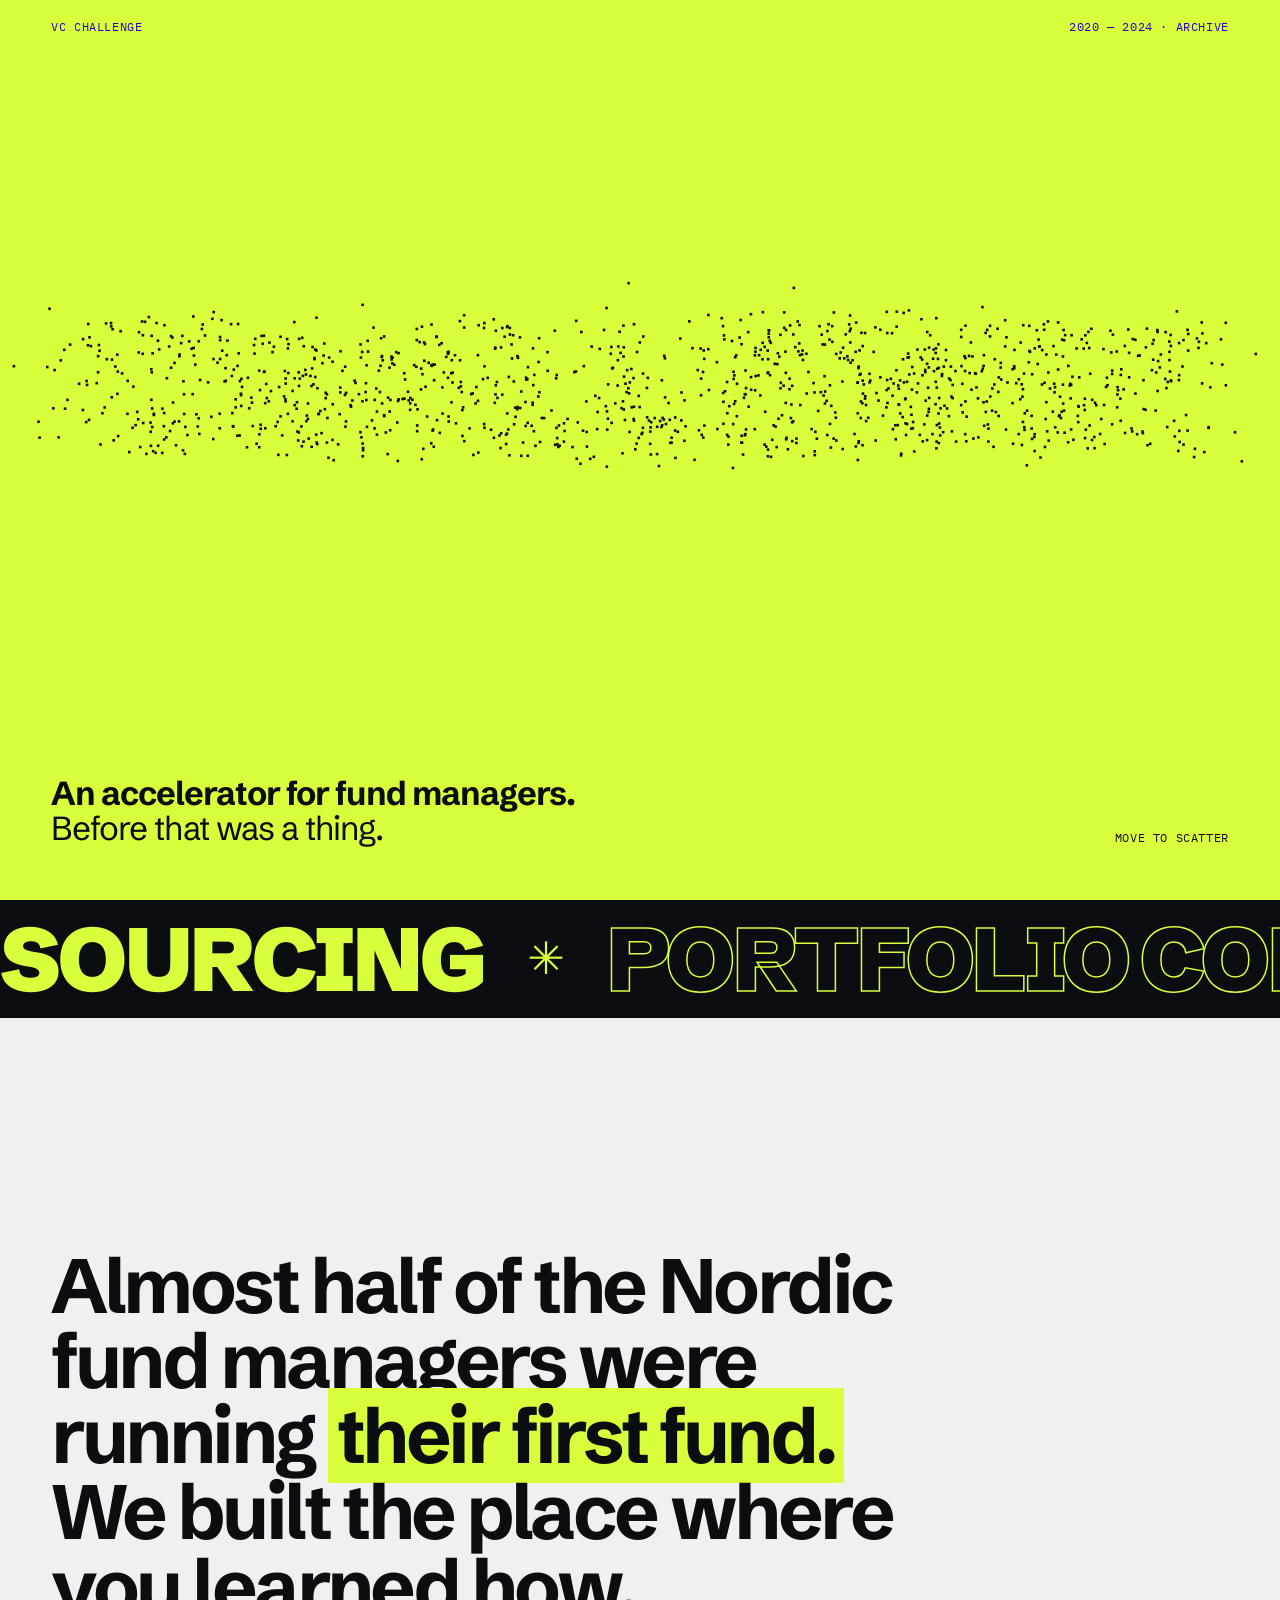
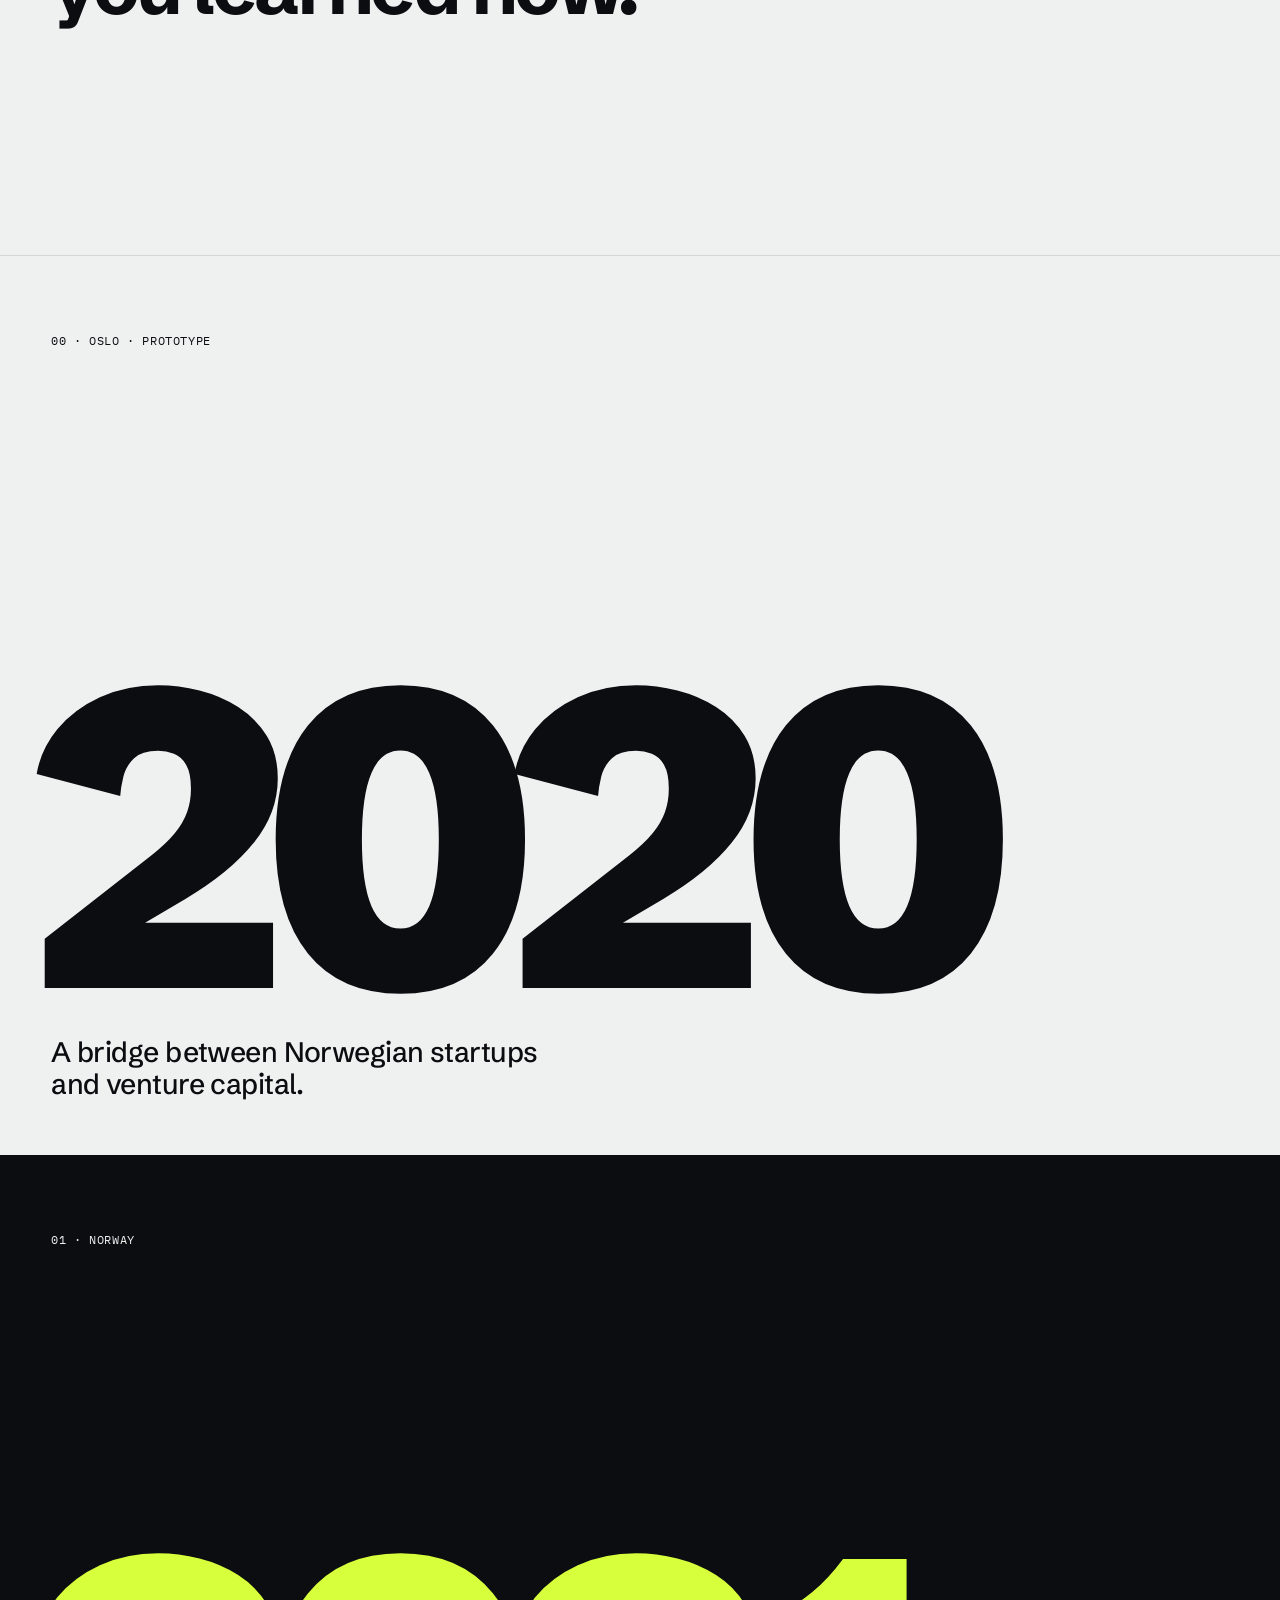
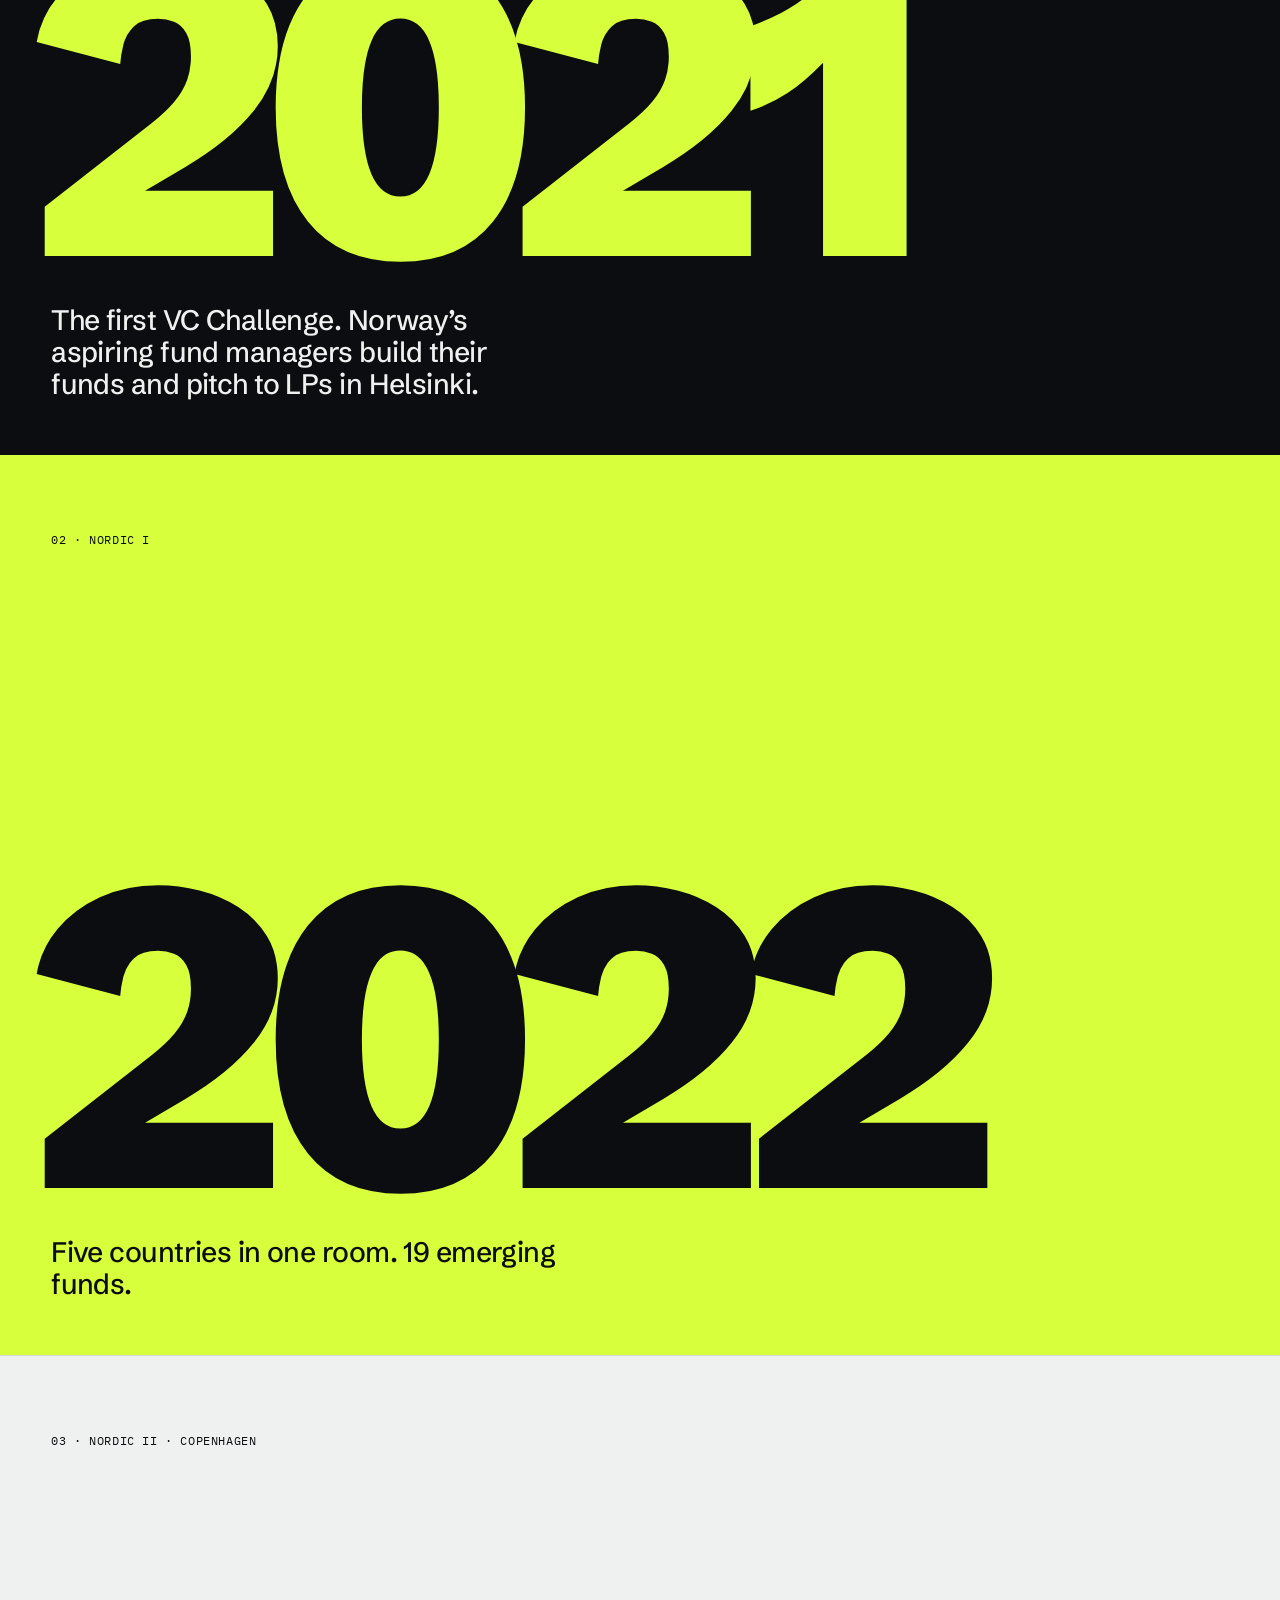
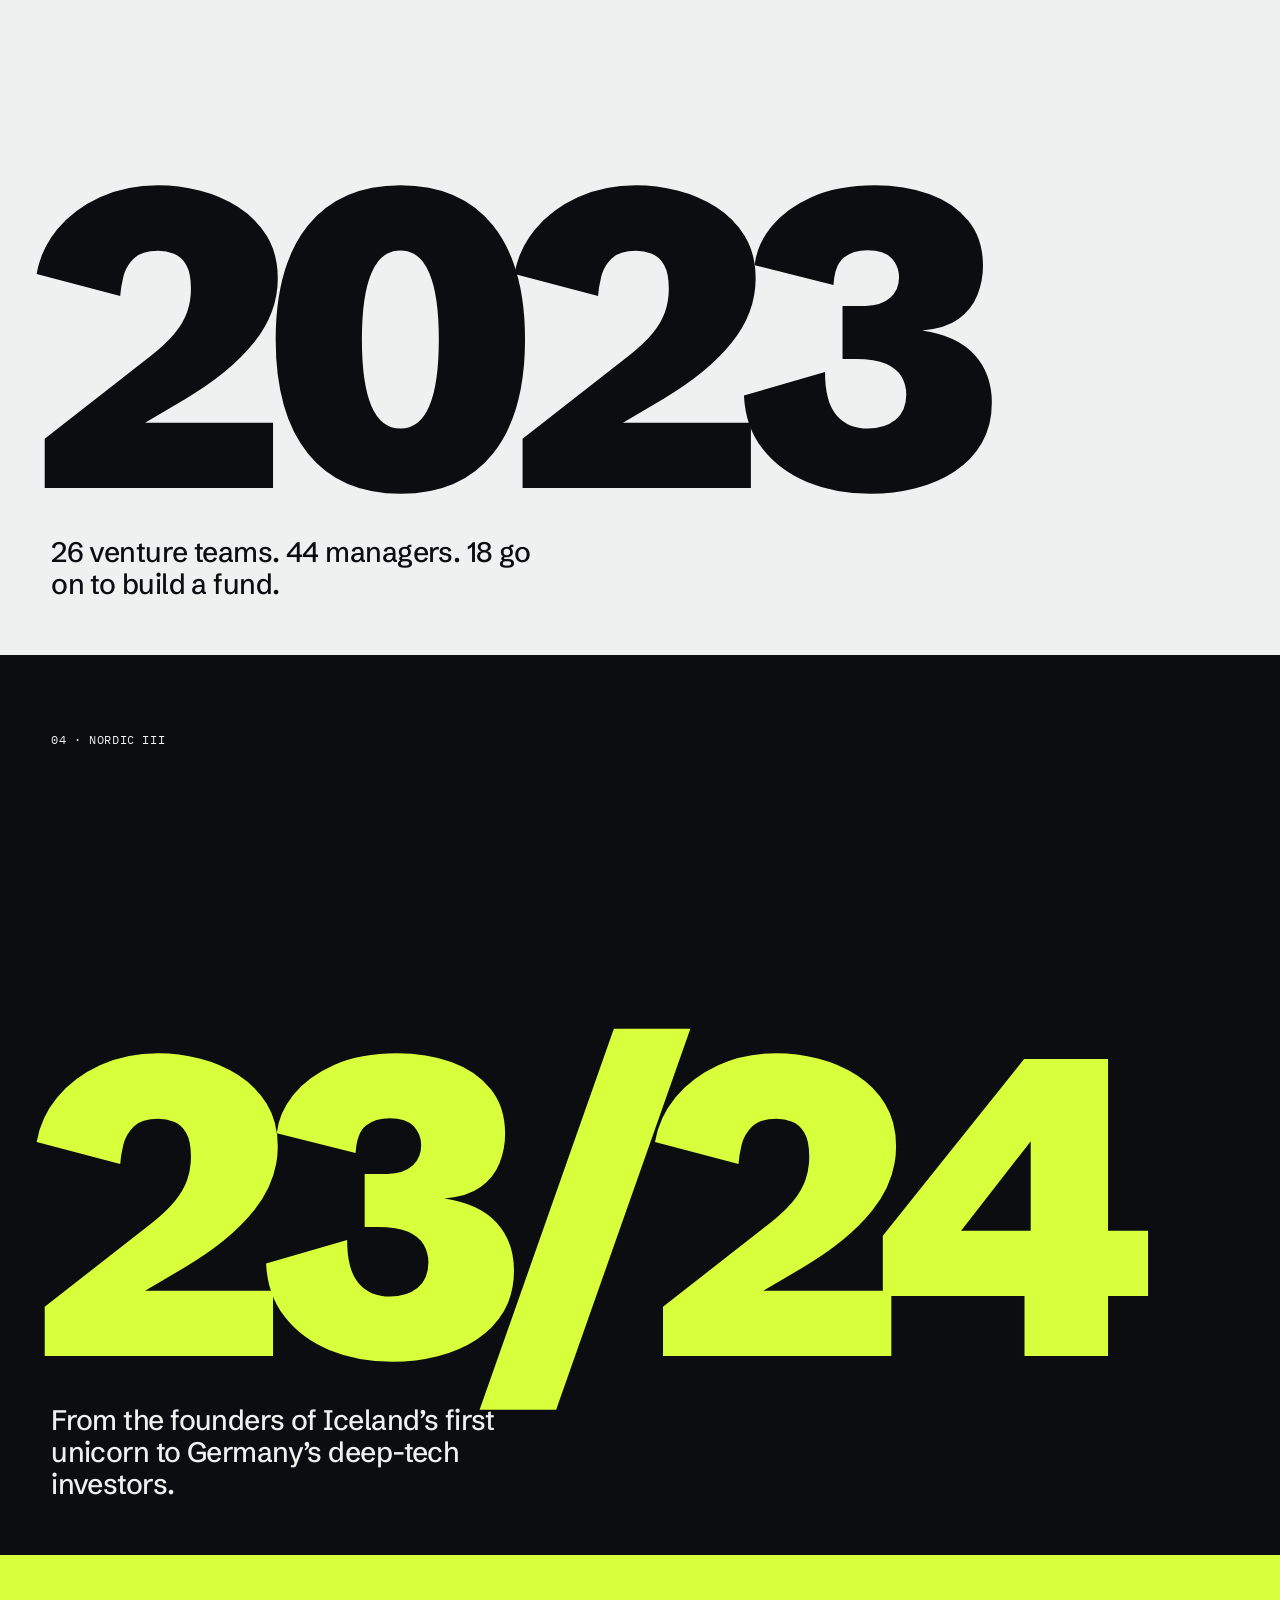
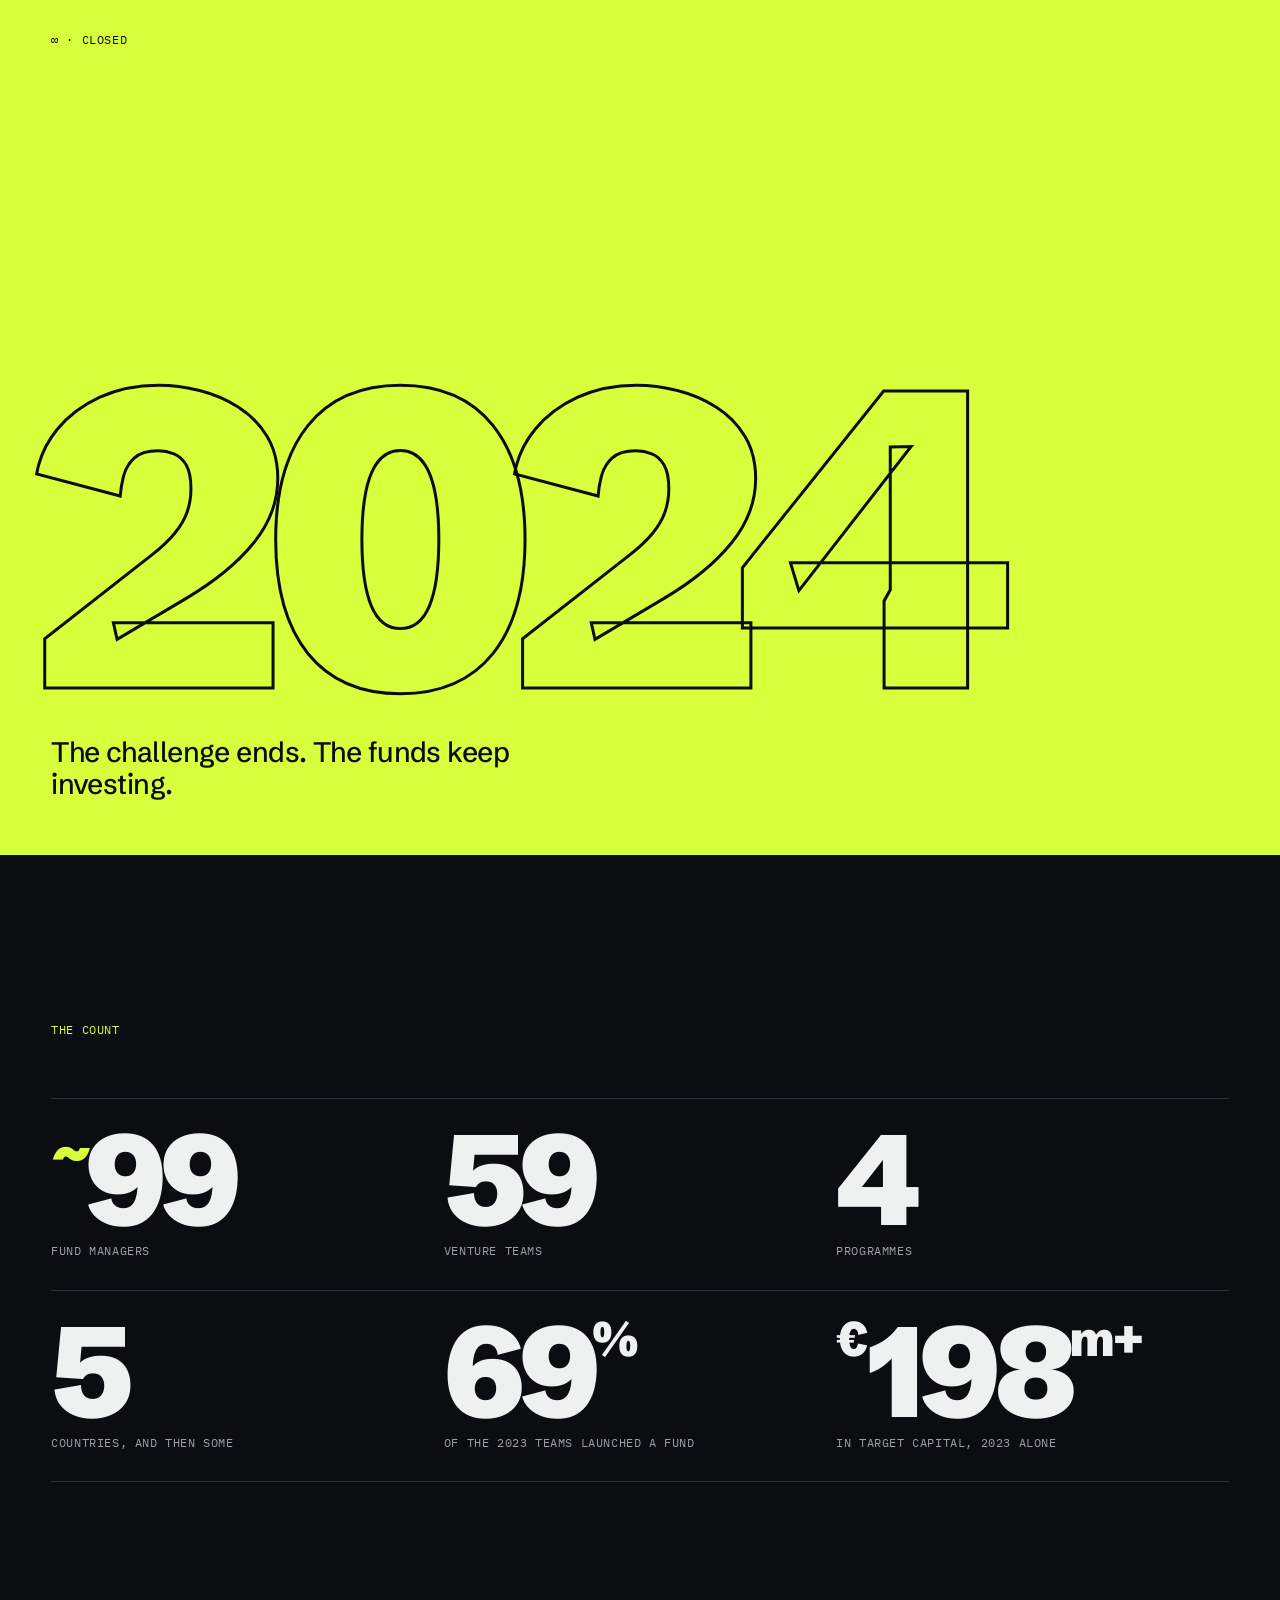
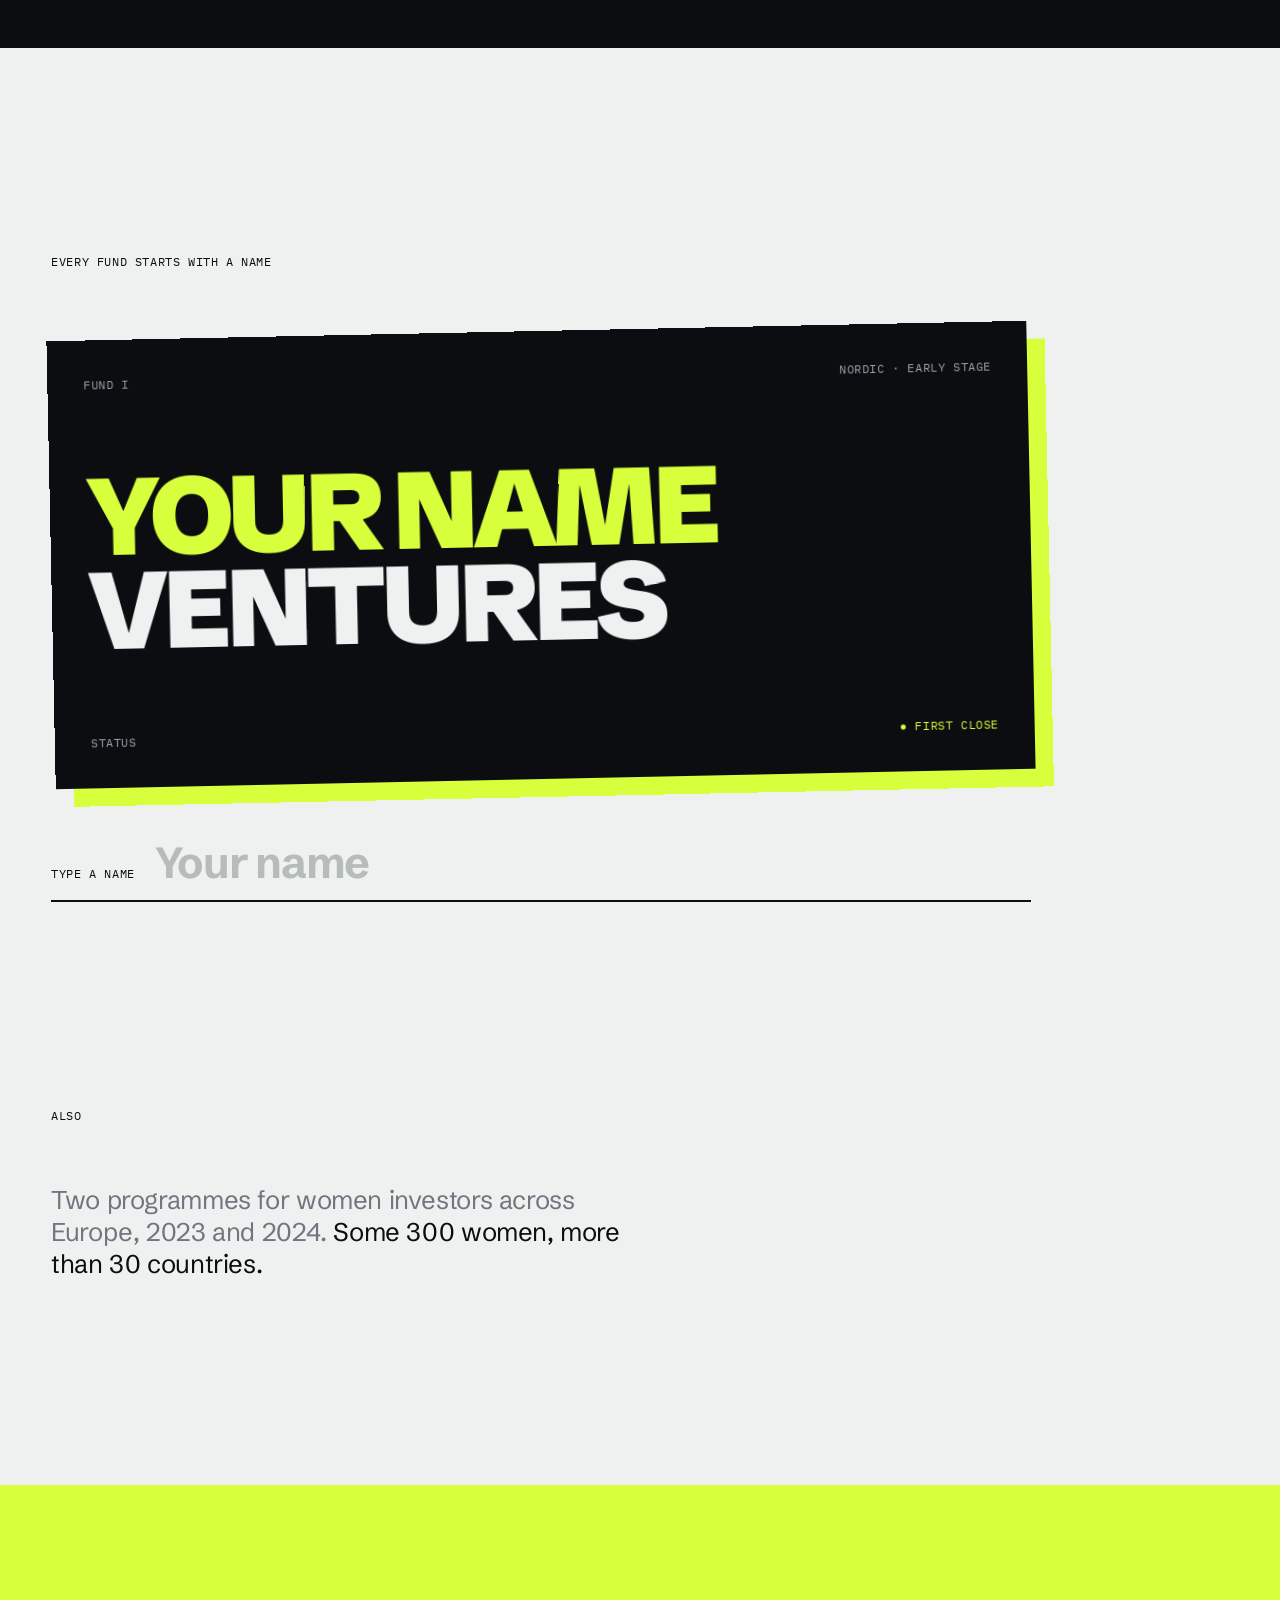
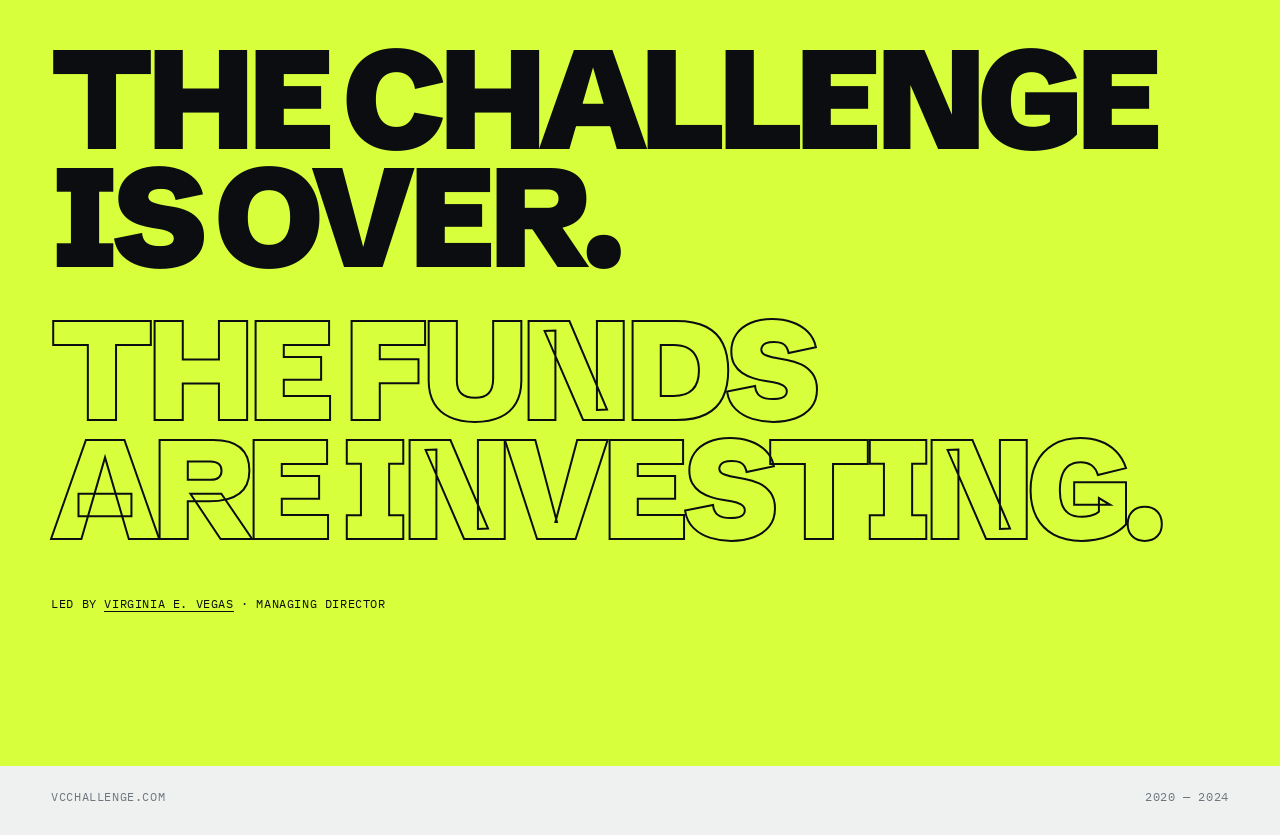
==== v2/index.html @ baf4f896 "Version B (bolder) at /v2 for comparison Co-Authored-By: Claude Opus 5.5 <noreply@anthropic.com> Cla" ====
<!doctype html>
<html lang="en">
<head>
  <meta charset="utf-8">
  <meta name="viewport" content="width=device-width, initial-scale=1">
  <title>VC Challenge — 2020–2024</title>
  <meta name="description" content="An accelerator for fund managers, born in the Nordics. 2020–2024.">
  <meta name="robots" content="noindex">
  <meta name="theme-color" content="#d7ff3c">
  <link rel="icon" href="../favicon.svg" type="image/svg+xml">
  <link rel="preconnect" href="https://fonts.googleapis.com">
  <link rel="preconnect" href="https://fonts.gstatic.com" crossorigin>
  <link href="https://fonts.googleapis.com/css2?family=IBM+Plex+Mono:wght@400;500&family=Schibsted+Grotesk:wght@400;500;700;900&display=swap" rel="stylesheet">
  <link rel="stylesheet" href="styles.css?v=1">
  <script>document.documentElement.classList.add('js')</script>
</head>
<body>

  <header class="bar mono">
    <span>VC Challenge</span>
    <span>2020 — 2024 · Archive</span>
  </header>

  <!-- HERO: 100s of particles, one idea at a time -->
  <section class="hero" aria-label="VC Challenge">
    <canvas id="swarm" aria-hidden="true"></canvas>
    <h1 class="sr">VC Challenge</h1>
    <p class="hero__lead">An accelerator for fund managers.<br><span>Before that was a thing.</span></p>
    <p class="hero__hint mono">Move to scatter</p>
  </section>

  <!-- RUNNER -->
  <div class="runner" aria-hidden="true">
    <div class="runner__track" id="runner">
      <span>Sourcing</span><i>✳</i><span>Portfolio construction</span><i>✳</i><span>Fundraising</span><i>✳</i><span>Fund operations</span><i>✳</i><span>First close</span><i>✳</i><span>Sourcing</span><i>✳</i><span>Portfolio construction</span><i>✳</i><span>Fundraising</span><i>✳</i>
    </div>
  </div>

  <!-- STATEMENT -->
  <section class="say wrap">
    <p class="say__text reveal">Almost half of the Nordic fund managers were running <mark>their first fund.</mark> We built the place where you learned how.</p>
  </section>

  <!-- STACK: one cohort per screen -->
  <section class="stack" aria-label="The programmes">
    <article class="card card--ice">
      <p class="mono card__k">00 · Oslo · Prototype</p>
      <p class="card__y">2020</p>
      <p class="card__t">A bridge between Norwegian startups and venture capital.</p>
    </article>
    <article class="card card--ink">
      <p class="mono card__k">01 · Norway</p>
      <p class="card__y">2021</p>
      <p class="card__t">The first VC Challenge. Norway’s aspiring fund managers build their funds and pitch to LPs in Helsinki.</p>
    </article>
    <article class="card card--lime">
      <p class="mono card__k">02 · Nordic I</p>
      <p class="card__y">2022</p>
      <p class="card__t">Five countries in one room. 19 emerging funds.</p>
    </article>
    <article class="card card--ice">
      <p class="mono card__k">03 · Nordic II · Copenhagen</p>
      <p class="card__y">2023</p>
      <p class="card__t">26 venture teams. 44 managers. 18 go on to build a fund.</p>
    </article>
    <article class="card card--ink">
      <p class="mono card__k">04 · Nordic III</p>
      <p class="card__y">23/24</p>
      <p class="card__t">From the founders of Iceland’s first unicorn to Germany’s deep-tech investors.</p>
    </article>
    <article class="card card--lime card--end">
      <p class="mono card__k">∞ · Closed</p>
      <p class="card__y">2024</p>
      <p class="card__t">The challenge ends. The funds keep investing.</p>
    </article>
  </section>

  <!-- NUMBERS -->
  <section class="nums">
    <div class="wrap">
      <p class="mono label reveal">The count</p>
      <dl class="nums__grid">
        <div class="n reveal"><dt><span class="tilde">~</span><span data-count="100">100</span></dt><dd>fund managers</dd></div>
        <div class="n reveal"><dt><span data-count="60">60</span></dt><dd>venture teams</dd></div>
        <div class="n reveal"><dt><span data-count="4">4</span></dt><dd>programmes</dd></div>
        <div class="n reveal"><dt><span data-count="5">5</span></dt><dd>countries, and then some</dd></div>
        <div class="n reveal"><dt><span data-count="70">70</span><small>%</small></dt><dd>of the 2023 teams launched a fund</dd></div>
        <div class="n reveal"><dt><small>€</small><span data-count="200">200</span><small>m+</small></dt><dd>in target capital, 2023 alone</dd></div>
      </dl>
    </div>
  </section>

  <!-- PLATE: the fund that could be yours -->
  <section class="plate wrap" aria-labelledby="pl">
    <p id="pl" class="mono label reveal">Every fund starts with a name</p>
    <div class="plate__card reveal" id="plate">
      <p class="mono plate__row"><span>Fund I</span><span>Nordic · Early stage</span></p>
      <p class="plate__name"><span id="plateName">Your name</span><br>Ventures</p>
      <p class="mono plate__row"><span>Status</span><span class="blink">● First close</span></p>
    </div>
    <label class="plate__input mono reveal">
      <span>Type a name</span>
      <input id="nameInput" maxlength="22" autocomplete="off" spellcheck="false" placeholder="Your name">
    </label>
  </section>

  <!-- ALSO -->
  <section class="also wrap">
    <p class="mono label reveal">Also</p>
    <p class="also__text reveal">Two programmes for women investors across Europe, 2023 and 2024. <span>Some 300 women, more than 30 countries.</span></p>
  </section>

  <!-- END -->
  <section class="end">
    <div class="wrap">
      <p class="end__big reveal">The challenge<br>is over.</p>
      <p class="end__big end__big--b reveal">The funds<br>are investing.</p>
      <p class="mono end__sig reveal">Led by <a href="https://vevegas.com" target="_blank" rel="noopener">Virginia E. Vegas</a> · Managing Director</p>
    </div>
  </section>

  <footer class="foot wrap mono">
    <span>vcchallenge.com</span>
    <span>2020 — 2024</span>
  </footer>

  <script src="app.js?v=1" defer></script>
</body>
</html>
---- v2/styles.css ----
:root {
  --lime: #d7ff3c;
  --ink: #0b0d10;
  --ice: #eef1f0;
  --mute: #6f767e;
  --pad: clamp(18px, 4vw, 56px);
  --max: 1360px;
  --sans: "Schibsted Grotesk", ui-sans-serif, system-ui, sans-serif;
  --mono: "IBM Plex Mono", ui-monospace, Menlo, monospace;
  --ease: cubic-bezier(.2, .7, .2, 1);
}
*, *::before, *::after { box-sizing: border-box; }
html { -webkit-text-size-adjust: 100%; }
body { margin: 0; background: var(--ice); color: var(--ink); font-family: var(--sans); font-size: 18px; line-height: 1.45; -webkit-font-smoothing: antialiased; overflow-x: hidden; }
h1, p, dl, dd { margin: 0; }
a { color: inherit; }
::selection { background: var(--ink); color: var(--lime); }
:focus-visible { outline: 3px solid var(--ink); outline-offset: 4px; }
.wrap { max-width: calc(var(--max) + var(--pad) * 2); margin-inline: auto; padding-inline: var(--pad); }
.mono { font-family: var(--mono); font-size: 12px; letter-spacing: .05em; text-transform: uppercase; }
.sr { position: absolute; width: 1px; height: 1px; overflow: hidden; clip: rect(0 0 0 0); }
.label { margin-bottom: clamp(30px, 5vw, 60px); }

/* bar */
.bar { position: fixed; z-index: 30; inset: 0 0 auto; display: flex; justify-content: space-between; padding: 18px var(--pad); mix-blend-mode: difference; color: #fff; pointer-events: none; }

/* hero */
.hero { position: relative; height: 100svh; min-height: 600px; background: var(--lime); overflow: hidden; cursor: crosshair; }
#swarm { position: absolute; inset: 0; width: 100%; height: 100%; }
.hero__lead { position: absolute; left: var(--pad); bottom: clamp(26px, 6vh, 64px); font-size: clamp(22px, 2.6vw, 38px); line-height: 1.05; letter-spacing: -0.03em; font-weight: 700; pointer-events: none; }
.hero__lead span { font-weight: 400; }
.hero__hint { position: absolute; right: var(--pad); bottom: clamp(26px, 6vh, 64px); pointer-events: none; }

/* runner */
.runner { background: var(--ink); color: var(--lime); overflow: hidden; padding: 14px 0; }
.runner__track { display: flex; align-items: center; gap: .5em; width: max-content; font-size: clamp(42px, 7vw, 110px); font-weight: 900; letter-spacing: -0.04em; line-height: 1; text-transform: uppercase; will-change: transform; }
.runner__track span:nth-of-type(even) { color: transparent; -webkit-text-stroke: 1.5px var(--lime); }
.runner__track i { font-style: normal; font-size: .5em; }

/* say */
.say { padding-block: clamp(120px, 18vw, 240px); }
.say__text { font-size: clamp(34px, 6vw, 92px); line-height: .98; letter-spacing: -0.045em; font-weight: 700; max-width: 18ch; }
.say__text mark { background: var(--lime); color: var(--ink); padding: 0 .12em; box-decoration-break: clone; -webkit-box-decoration-break: clone; }

/* stack */
.stack { position: relative; }
.card { position: sticky; top: 0; height: 100svh; display: flex; flex-direction: column; justify-content: flex-end; padding: 90px var(--pad) clamp(30px, 6vh, 70px); overflow: hidden; }
.card--ice { background: var(--ice); color: var(--ink); border-top: 1px solid #d4d9d8; }
.card--ink { background: var(--ink); color: var(--ice); }
.card--lime { background: var(--lime); color: var(--ink); }
.card__k { position: absolute; top: 76px; left: var(--pad); }
.card__y { font-size: clamp(130px, 33vw, 560px); font-weight: 900; letter-spacing: -0.07em; line-height: .76; margin-left: -0.05em; }
.card__t { margin-top: clamp(20px, 3vw, 40px); max-width: 30ch; font-size: clamp(20px, 2.2vw, 32px); line-height: 1.15; letter-spacing: -0.02em; font-weight: 500; }
.card--ink .card__y { color: var(--lime); }
.card--end .card__y { -webkit-text-stroke: 3px var(--ink); color: transparent; }

/* numbers */
.nums { background: var(--ink); color: var(--ice); padding-block: clamp(100px, 13vw, 180px); position: relative; z-index: 2; }
.nums .label { color: var(--lime); }
.nums__grid { display: grid; grid-template-columns: repeat(auto-fit, minmax(300px, 1fr)); border-top: 1px solid #2a2f35; }
.n { border-bottom: 1px solid #2a2f35; padding: 28px 0 30px; display: flex; flex-direction: column; gap: 10px; transition: background .4s, color .4s, padding .4s var(--ease); }
.n:hover { background: var(--lime); color: var(--ink); padding-left: 18px; }
.n dt { font-size: clamp(90px, 10vw, 170px); font-weight: 900; letter-spacing: -0.06em; line-height: .82; }
.n dt small { font-size: .38em; letter-spacing: -0.02em; vertical-align: top; }
.n .tilde { font-size: .5em; vertical-align: top; color: var(--lime); }
.n:hover .tilde { color: var(--ink); }
.n dd { font-family: var(--mono); font-size: 12px; letter-spacing: .05em; text-transform: uppercase; color: #9aa1a8; }
.n:hover dd { color: var(--ink); }

/* plate */
.plate { padding-block: clamp(120px, 16vw, 220px) 0; }
.plate__card { background: var(--ink); color: var(--ice); padding: clamp(22px, 3vw, 36px); max-width: 980px; display: grid; gap: clamp(36px, 6vw, 80px); box-shadow: 18px 18px 0 var(--lime); transform: rotate(-1.2deg); transition: transform .6s var(--ease); }
.plate__card:hover { transform: rotate(0); }
.plate__row { display: flex; justify-content: space-between; gap: 20px; color: #9aa1a8; }
.plate__name { font-size: clamp(48px, 8.5vw, 132px); font-weight: 900; letter-spacing: -0.055em; line-height: .86; text-transform: uppercase; word-break: break-word; }
.plate__name span { color: var(--lime); }
.blink { color: var(--lime); animation: blink 1.6s steps(1) infinite; }
@keyframes blink { 50% { opacity: .2; } }
.plate__input { display: flex; align-items: baseline; gap: 18px; margin-top: 56px; max-width: 980px; border-bottom: 2px solid var(--ink); padding-bottom: 10px; }
.plate__input input { flex: 1; min-width: 0; border: 0; background: transparent; font: 700 clamp(26px, 3.4vw, 46px)/1 var(--sans); letter-spacing: -0.03em; color: var(--ink); outline: none; text-transform: none; }
.plate__input input::placeholder { color: #b6bcbb; }

/* also */
.also { padding-block: clamp(120px, 16vw, 220px) 0; }
.also__text { font-size: clamp(20px, 2vw, 28px); line-height: 1.25; letter-spacing: -0.015em; max-width: 38ch; color: var(--mute); }
.also__text span { color: var(--ink); }

/* end */
.end { margin-top: clamp(120px, 16vw, 220px); background: var(--lime); padding-block: clamp(90px, 12vw, 170px); }
.end__big { font-size: clamp(56px, 11vw, 190px); font-weight: 900; letter-spacing: -0.06em; line-height: .84; text-transform: uppercase; }
.end__big--b { margin-top: .25em; color: transparent; -webkit-text-stroke: 2px var(--ink); }
.end__sig { margin-top: 48px; }
.end__sig a { text-decoration: none; border-bottom: 1px solid var(--ink); }

.foot { display: flex; justify-content: space-between; padding-block: 22px 30px; color: var(--mute); }

/* reveal */
.js .reveal { opacity: 0; transform: translateY(30px); transition: opacity 1s var(--ease), transform 1s var(--ease); }
.js .reveal.is-in { opacity: 1; transform: none; }
.js .plate__card.reveal.is-in { transform: rotate(-1.2deg); }
@media (prefers-reduced-motion: reduce) {
  *, *::before, *::after { animation: none !important; transition: none !important; }
  .js .reveal { opacity: 1; transform: none; }
}
.js .plate__card.reveal.is-in:hover { transform: rotate(0); }
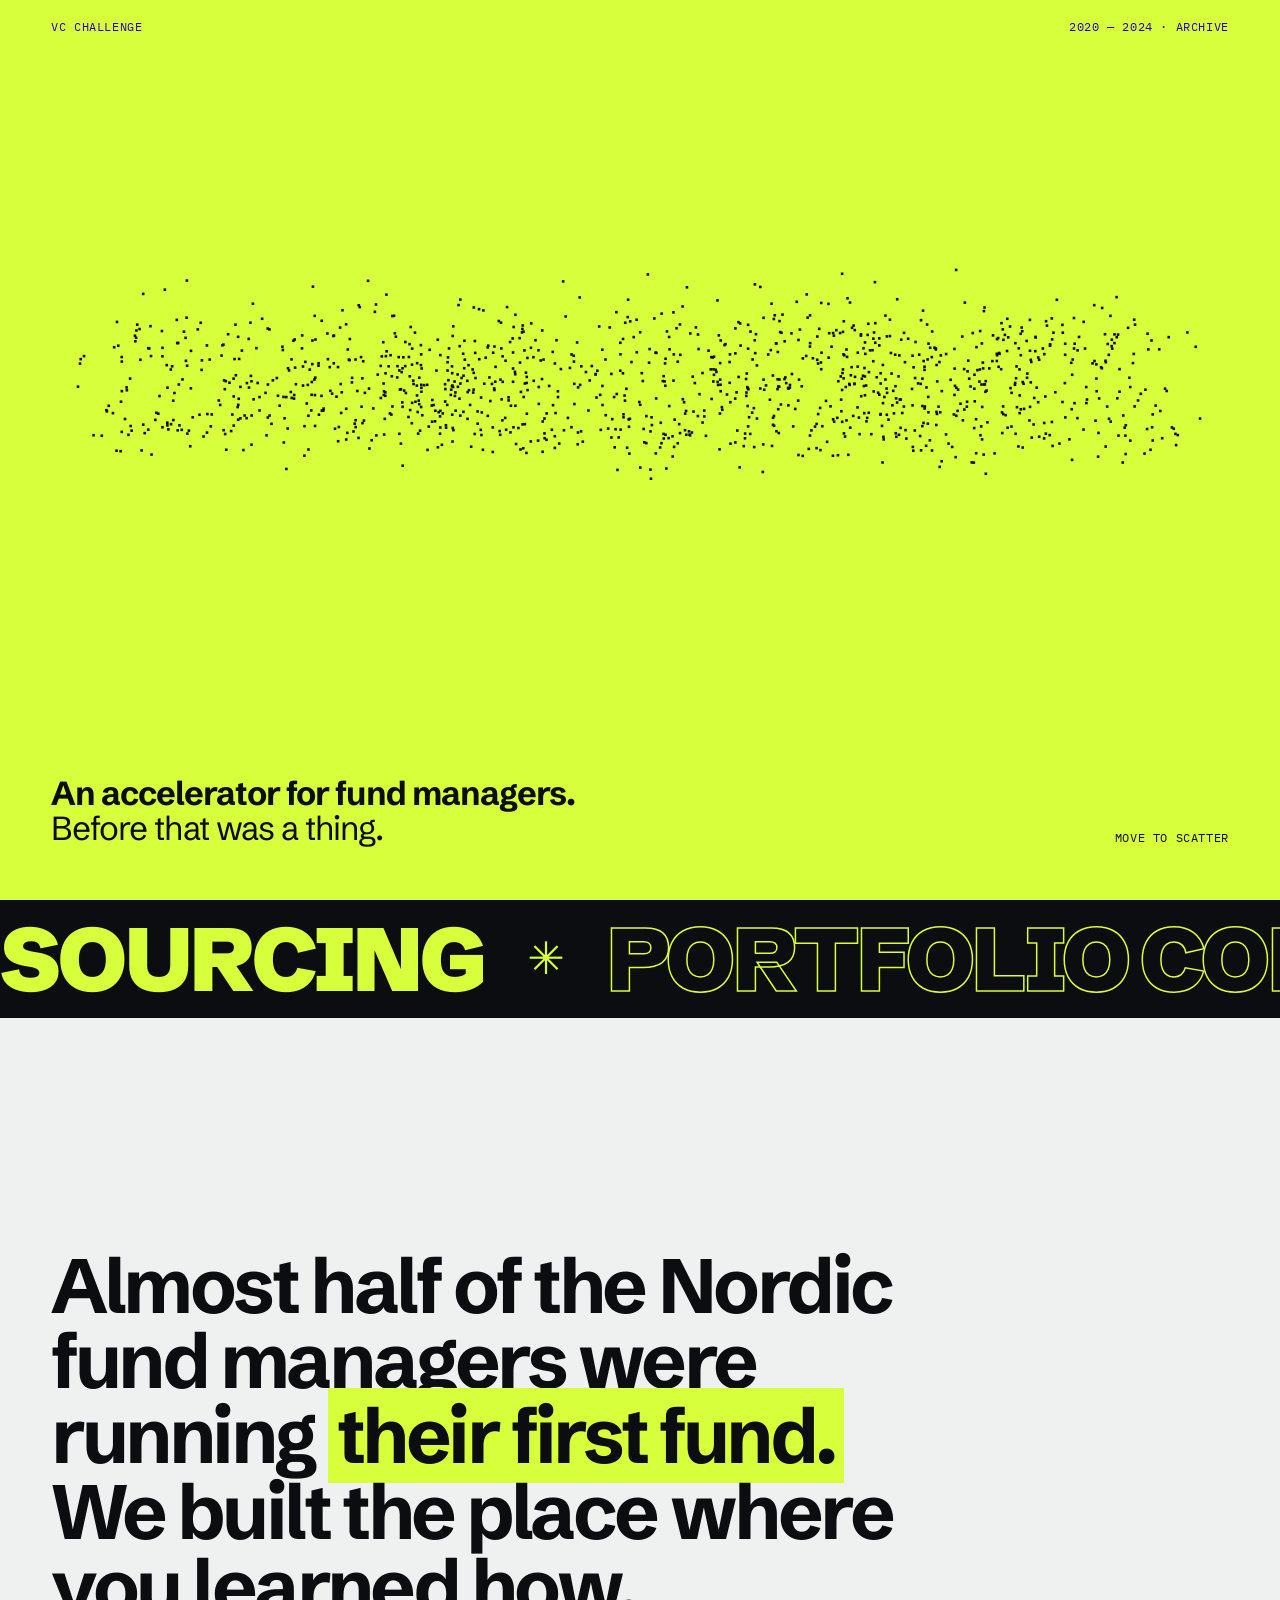
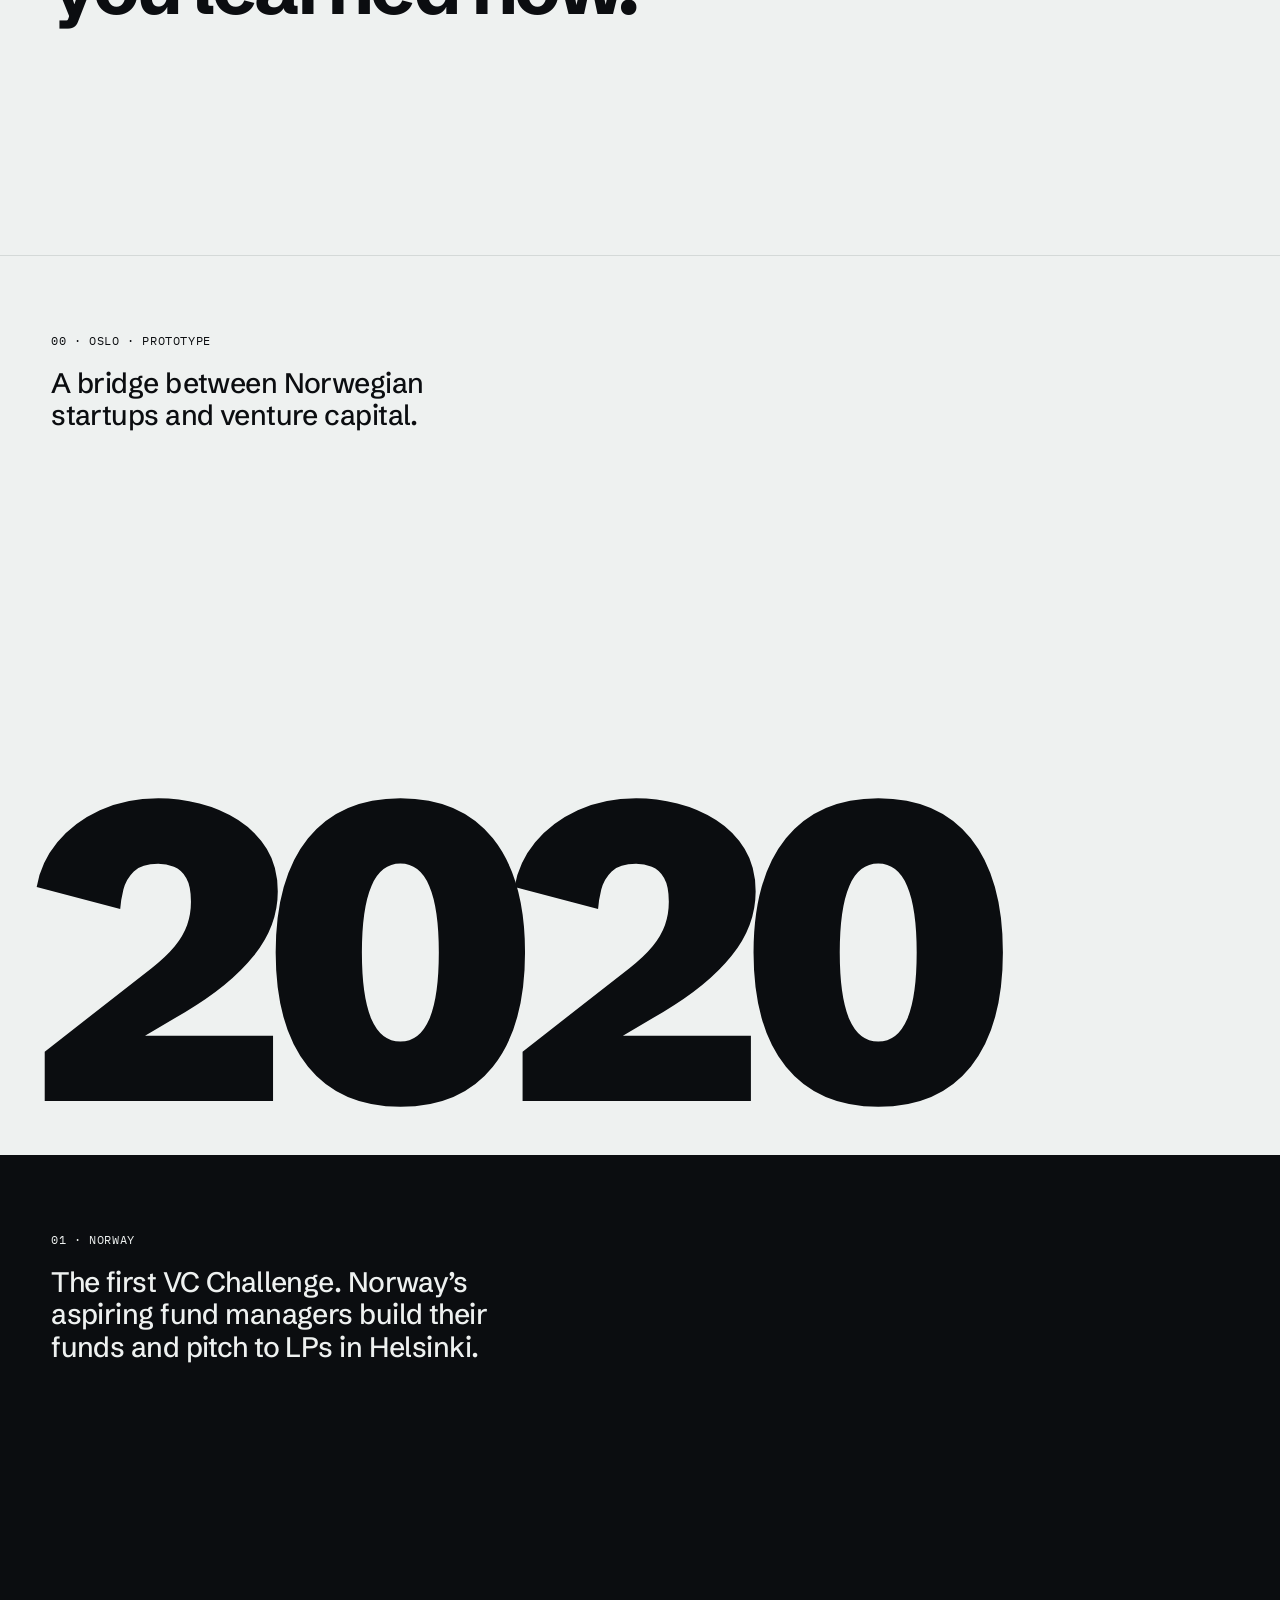
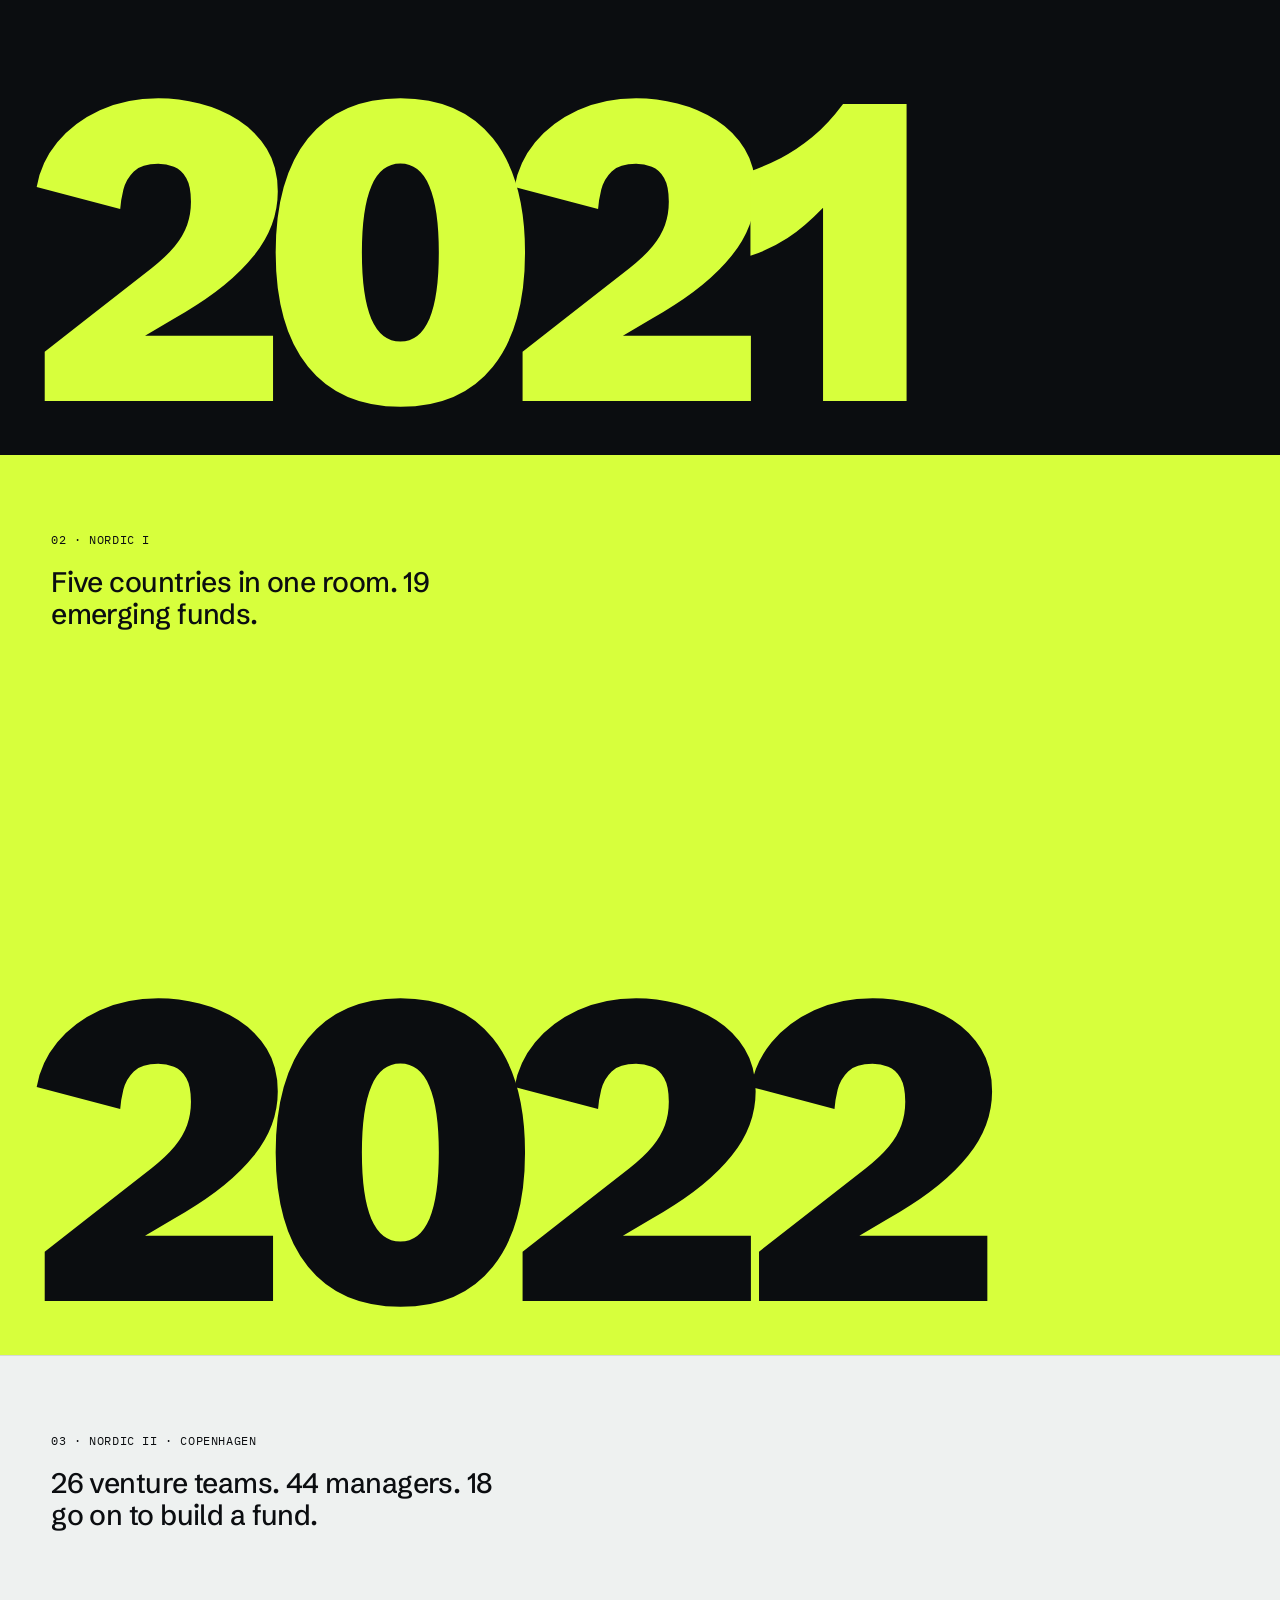
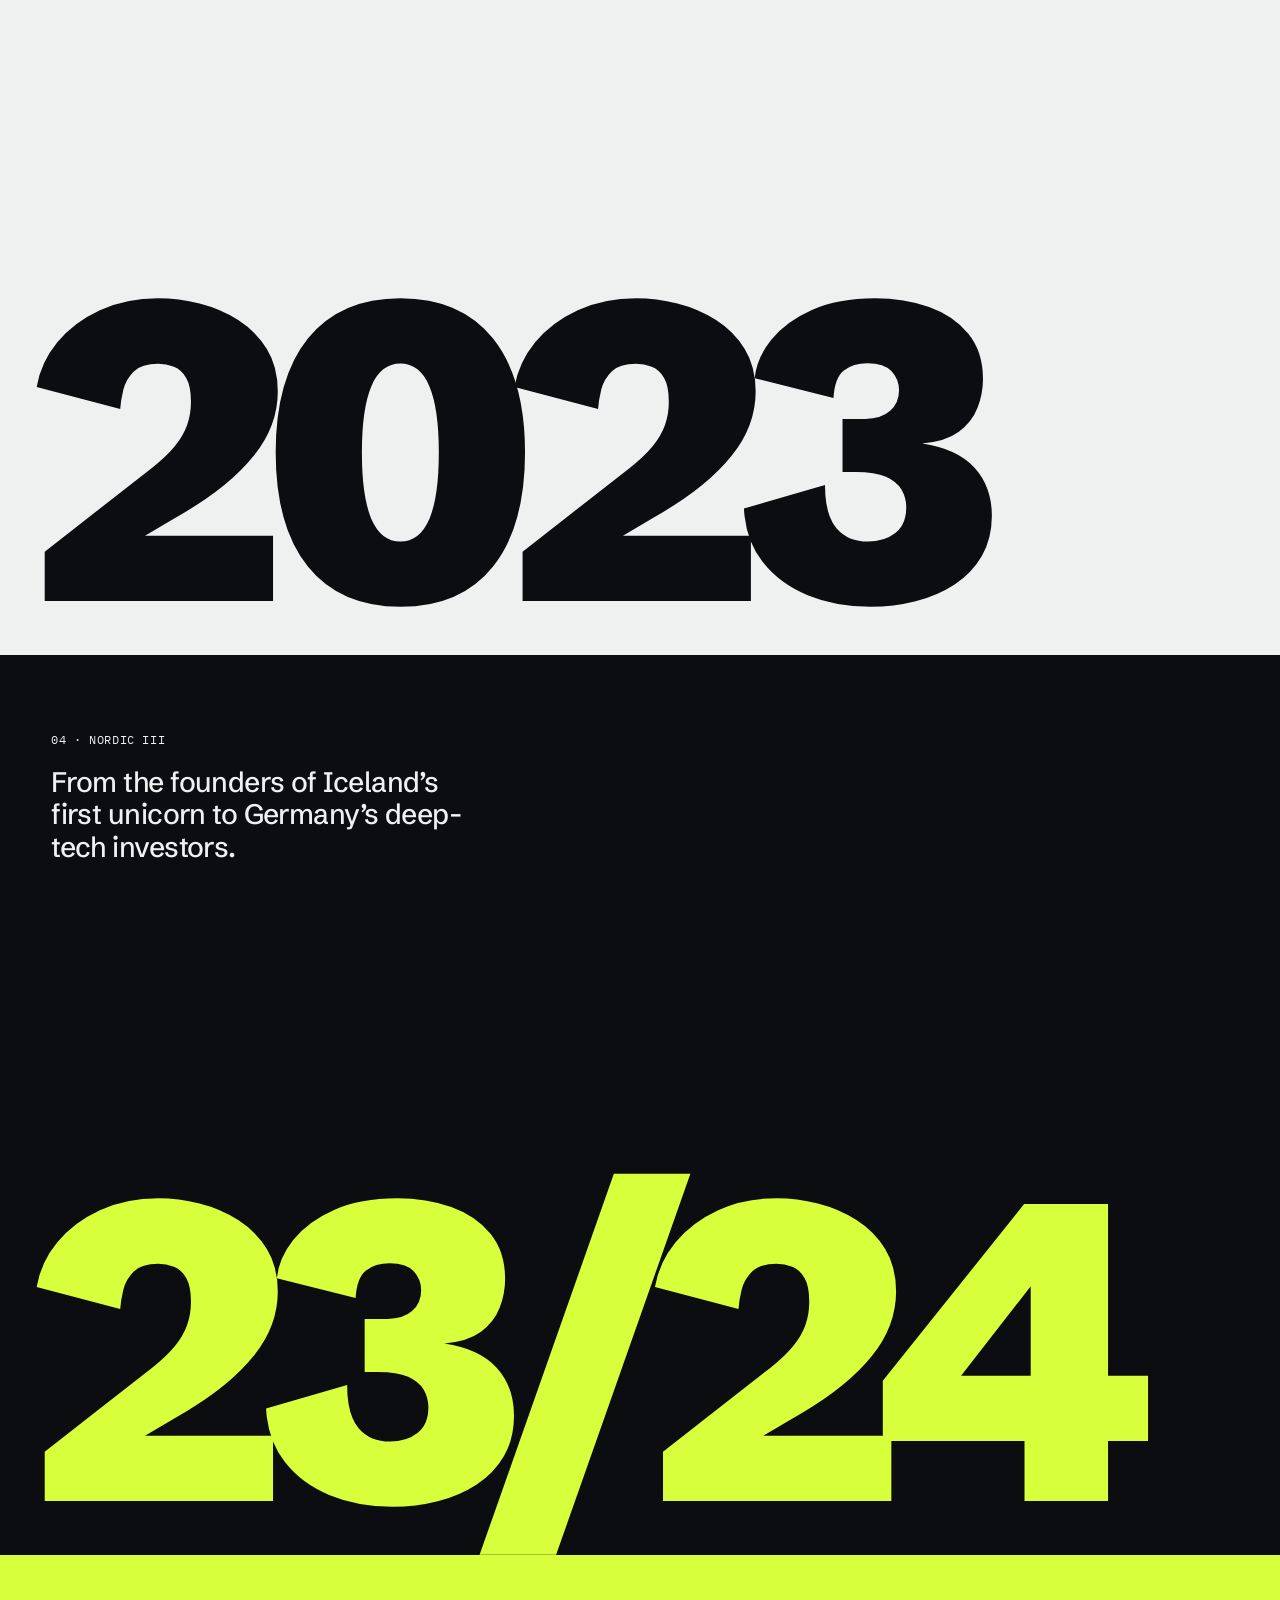
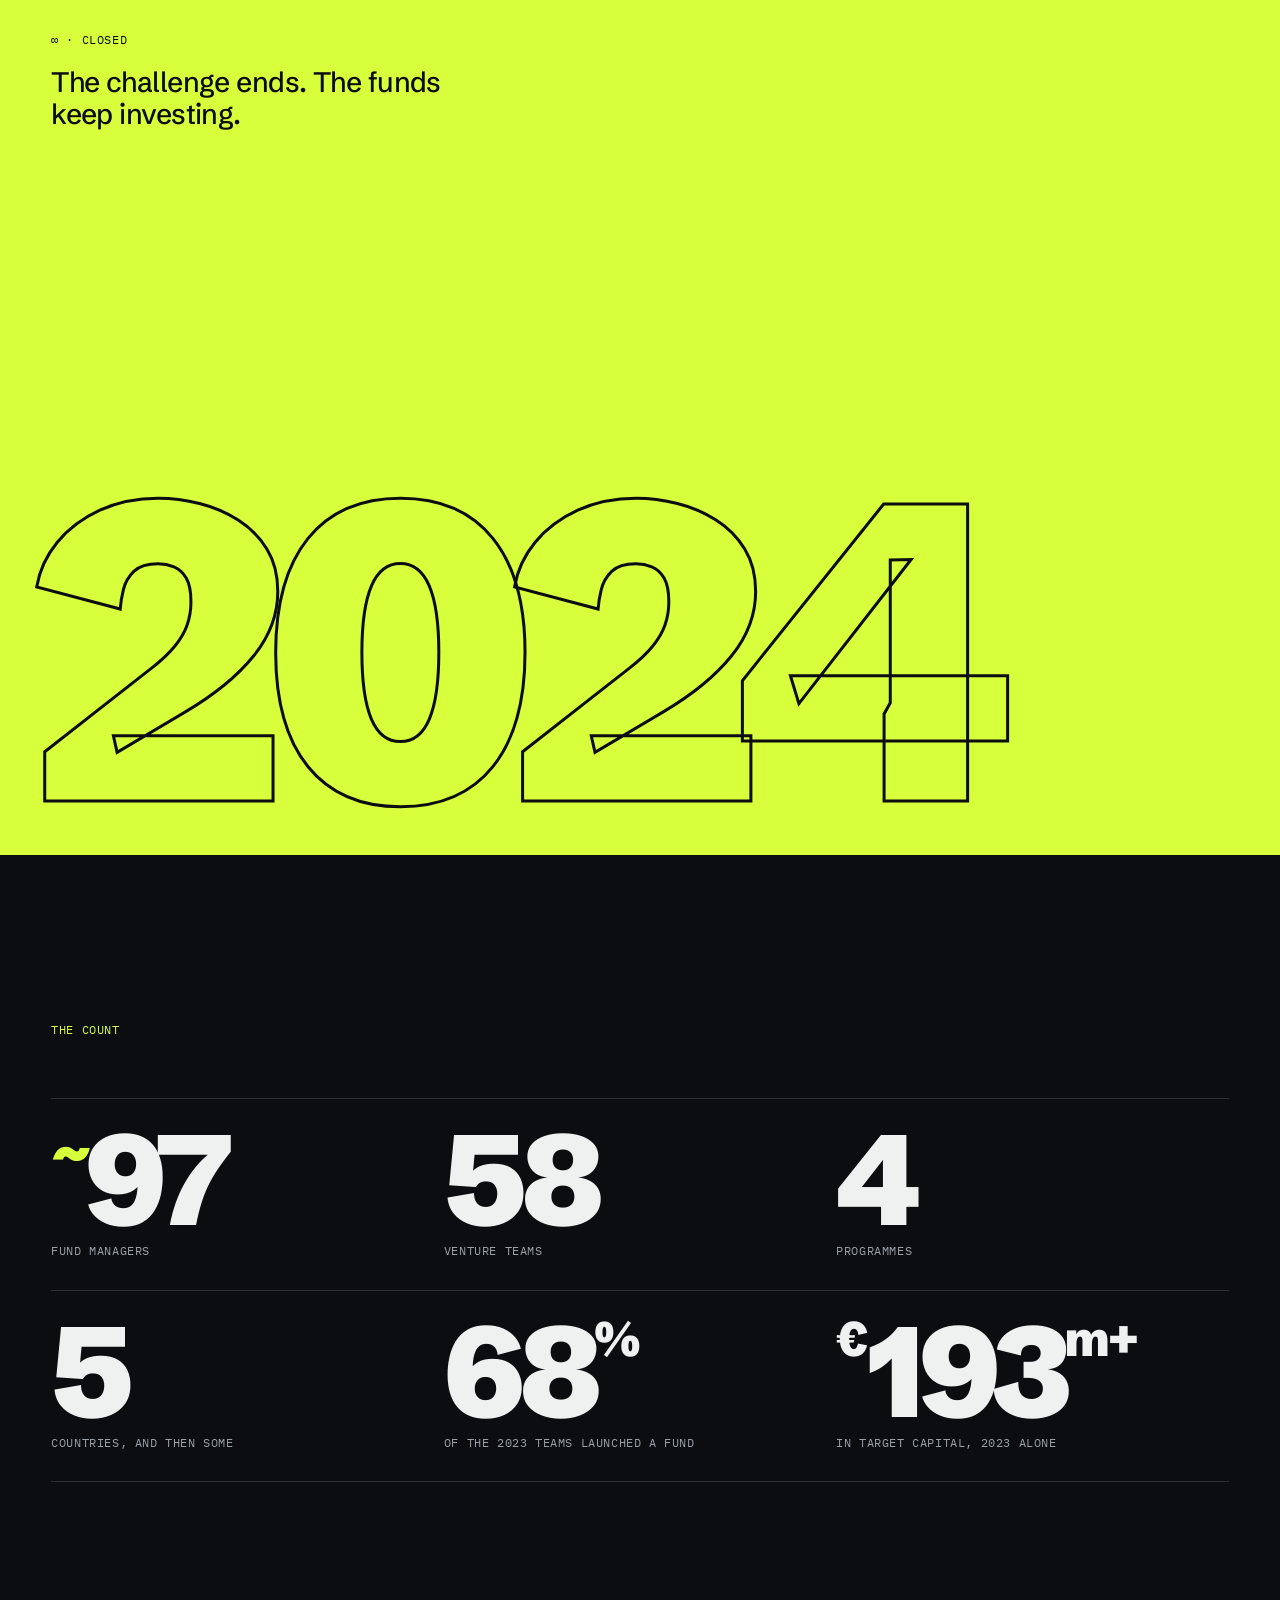
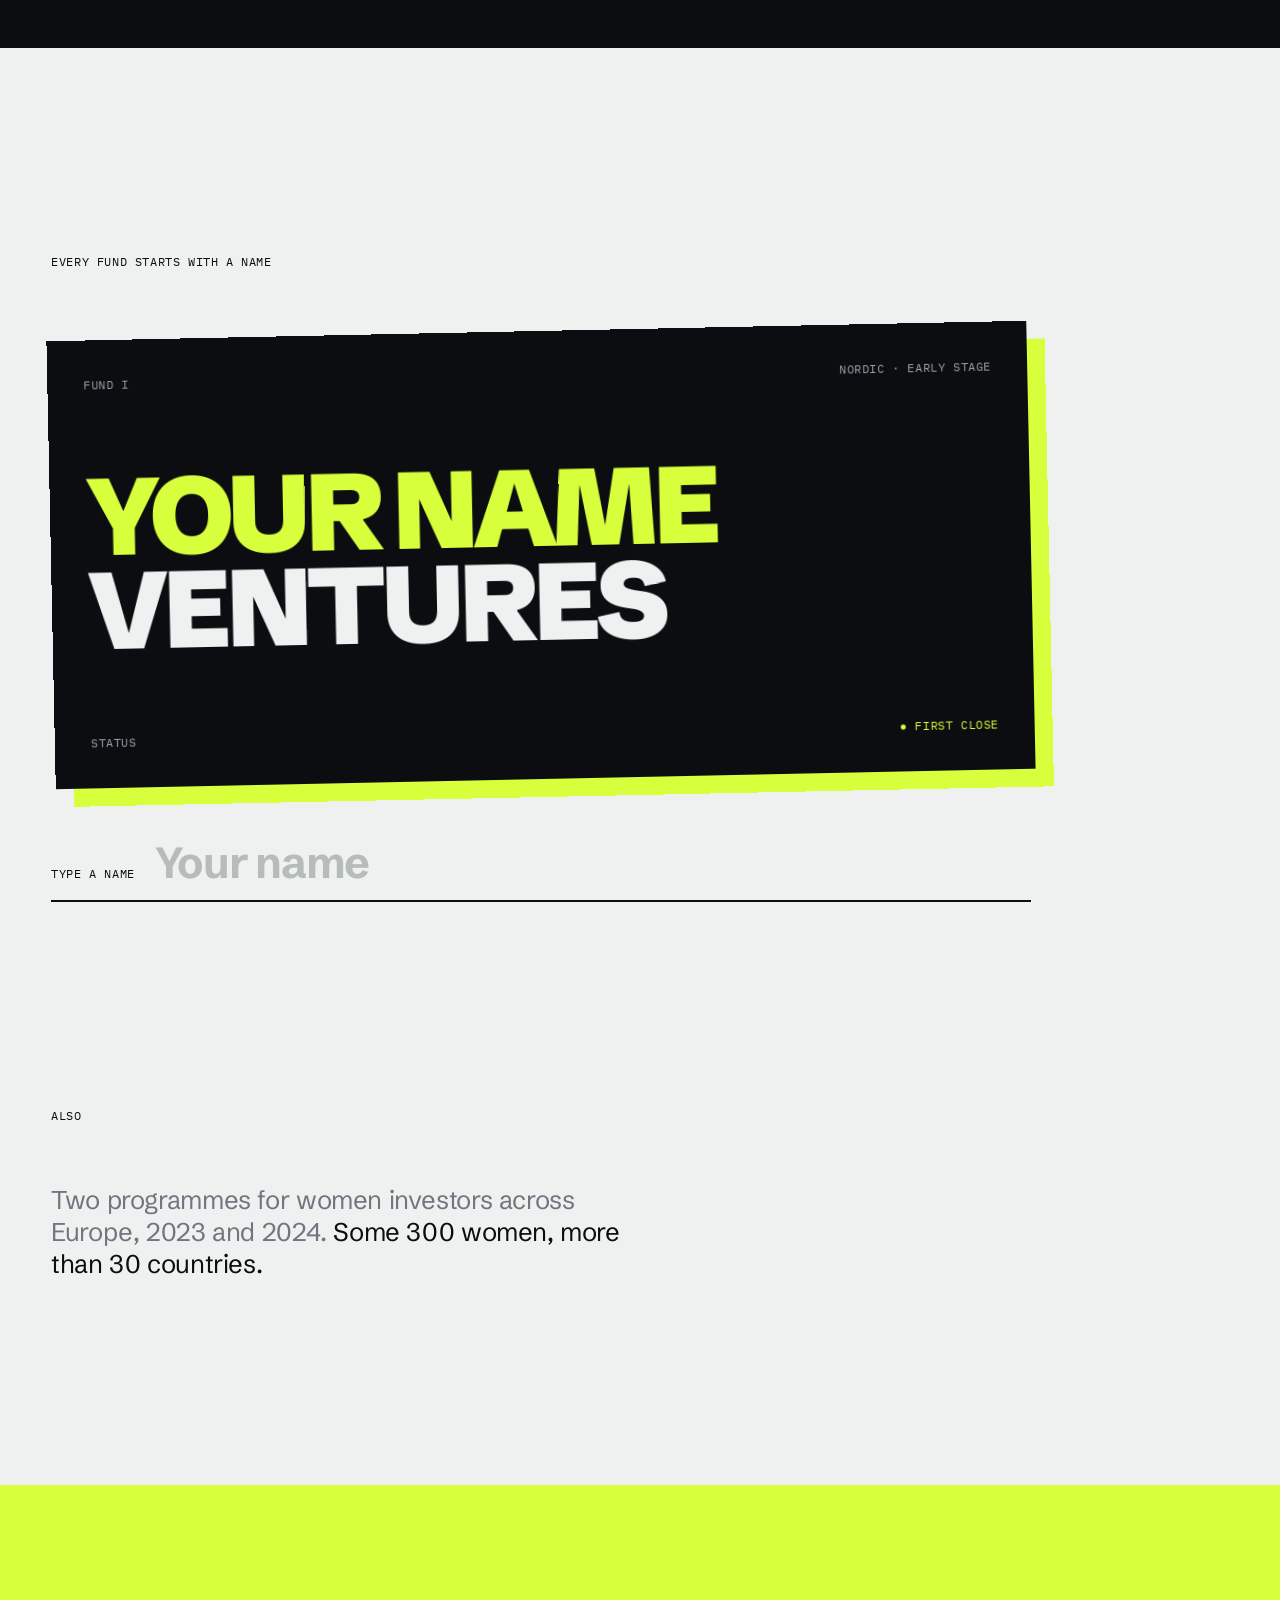
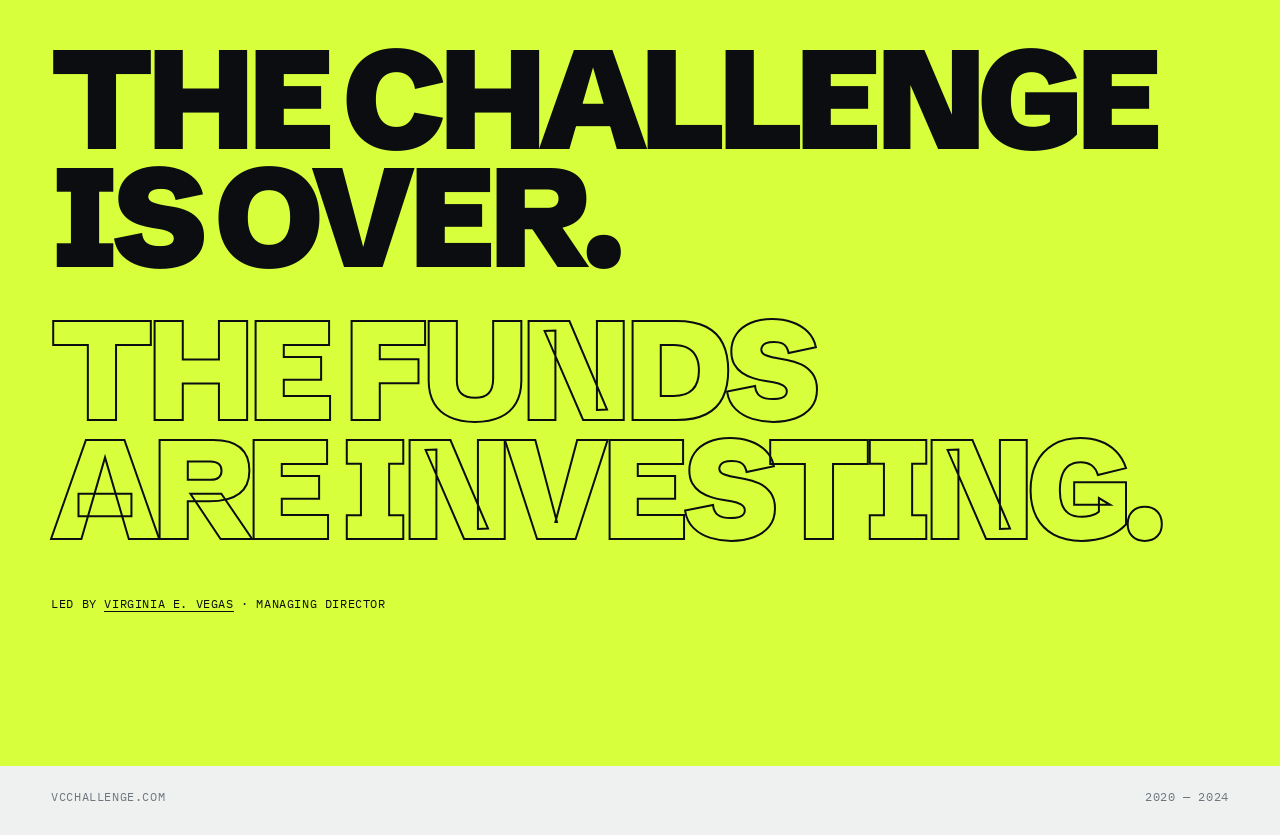
==== commit 928accea: "v2: cohort text at the top of each card Co-Authored-By: Claude Opus 5.5 <noreply@anthropic.com> Clau" ====
--- a/v2/index.html
+++ b/v2/index.html
@@ -11,7 +11,7 @@
   <link rel="preconnect" href="https://fonts.googleapis.com">
   <link rel="preconnect" href="https://fonts.gstatic.com" crossorigin>
   <link href="https://fonts.googleapis.com/css2?family=IBM+Plex+Mono:wght@400;500&family=Schibsted+Grotesk:wght@400;500;700;900&display=swap" rel="stylesheet">
-  <link rel="stylesheet" href="styles.css?v=1">
+  <link rel="stylesheet" href="styles.css?v=2">
   <script>document.documentElement.classList.add('js')</script>
 </head>
 <body>
@@ -45,33 +45,33 @@
   <section class="stack" aria-label="The programmes">
     <article class="card card--ice">
       <p class="mono card__k">00 · Oslo · Prototype</p>
+      <p class="card__t">A bridge between Norwegian startups and venture capital.</p>
       <p class="card__y">2020</p>
-      <p class="card__t">A bridge between Norwegian startups and venture capital.</p>
     </article>
     <article class="card card--ink">
       <p class="mono card__k">01 · Norway</p>
+      <p class="card__t">The first VC Challenge. Norway’s aspiring fund managers build their funds and pitch to LPs in Helsinki.</p>
       <p class="card__y">2021</p>
-      <p class="card__t">The first VC Challenge. Norway’s aspiring fund managers build their funds and pitch to LPs in Helsinki.</p>
     </article>
     <article class="card card--lime">
       <p class="mono card__k">02 · Nordic I</p>
+      <p class="card__t">Five countries in one room. 19 emerging funds.</p>
       <p class="card__y">2022</p>
-      <p class="card__t">Five countries in one room. 19 emerging funds.</p>
     </article>
     <article class="card card--ice">
       <p class="mono card__k">03 · Nordic II · Copenhagen</p>
+      <p class="card__t">26 venture teams. 44 managers. 18 go on to build a fund.</p>
       <p class="card__y">2023</p>
-      <p class="card__t">26 venture teams. 44 managers. 18 go on to build a fund.</p>
     </article>
     <article class="card card--ink">
       <p class="mono card__k">04 · Nordic III</p>
+      <p class="card__t">From the founders of Iceland’s first unicorn to Germany’s deep-tech investors.</p>
       <p class="card__y">23/24</p>
-      <p class="card__t">From the founders of Iceland’s first unicorn to Germany’s deep-tech investors.</p>
     </article>
     <article class="card card--lime card--end">
       <p class="mono card__k">∞ · Closed</p>
+      <p class="card__t">The challenge ends. The funds keep investing.</p>
       <p class="card__y">2024</p>
-      <p class="card__t">The challenge ends. The funds keep investing.</p>
     </article>
   </section>
 
--- a/v2/styles.css
+++ b/v2/styles.css
@@ -44,13 +44,13 @@
 
 /* stack */
 .stack { position: relative; }
-.card { position: sticky; top: 0; height: 100svh; display: flex; flex-direction: column; justify-content: flex-end; padding: 90px var(--pad) clamp(30px, 6vh, 70px); overflow: hidden; }
+.card { position: sticky; top: 0; height: 100svh; display: flex; flex-direction: column; padding: 76px var(--pad) clamp(24px, 5vh, 60px); overflow: hidden; }
 .card--ice { background: var(--ice); color: var(--ink); border-top: 1px solid #d4d9d8; }
 .card--ink { background: var(--ink); color: var(--ice); }
 .card--lime { background: var(--lime); color: var(--ink); }
-.card__k { position: absolute; top: 76px; left: var(--pad); }
-.card__y { font-size: clamp(130px, 33vw, 560px); font-weight: 900; letter-spacing: -0.07em; line-height: .76; margin-left: -0.05em; }
-.card__t { margin-top: clamp(20px, 3vw, 40px); max-width: 30ch; font-size: clamp(20px, 2.2vw, 32px); line-height: 1.15; letter-spacing: -0.02em; font-weight: 500; }
+.card__k { }
+.card__y { margin-top: auto; font-size: clamp(130px, min(33vw, 62svh), 560px); font-weight: 900; letter-spacing: -0.07em; line-height: .76; margin-left: -0.05em; }
+.card__t { margin-top: 18px; max-width: 26ch; font-size: clamp(20px, 2.2vw, 32px); line-height: 1.15; letter-spacing: -0.02em; font-weight: 500; }
 .card--ink .card__y { color: var(--lime); }
 .card--end .card__y { -webkit-text-stroke: 3px var(--ink); color: transparent; }
 
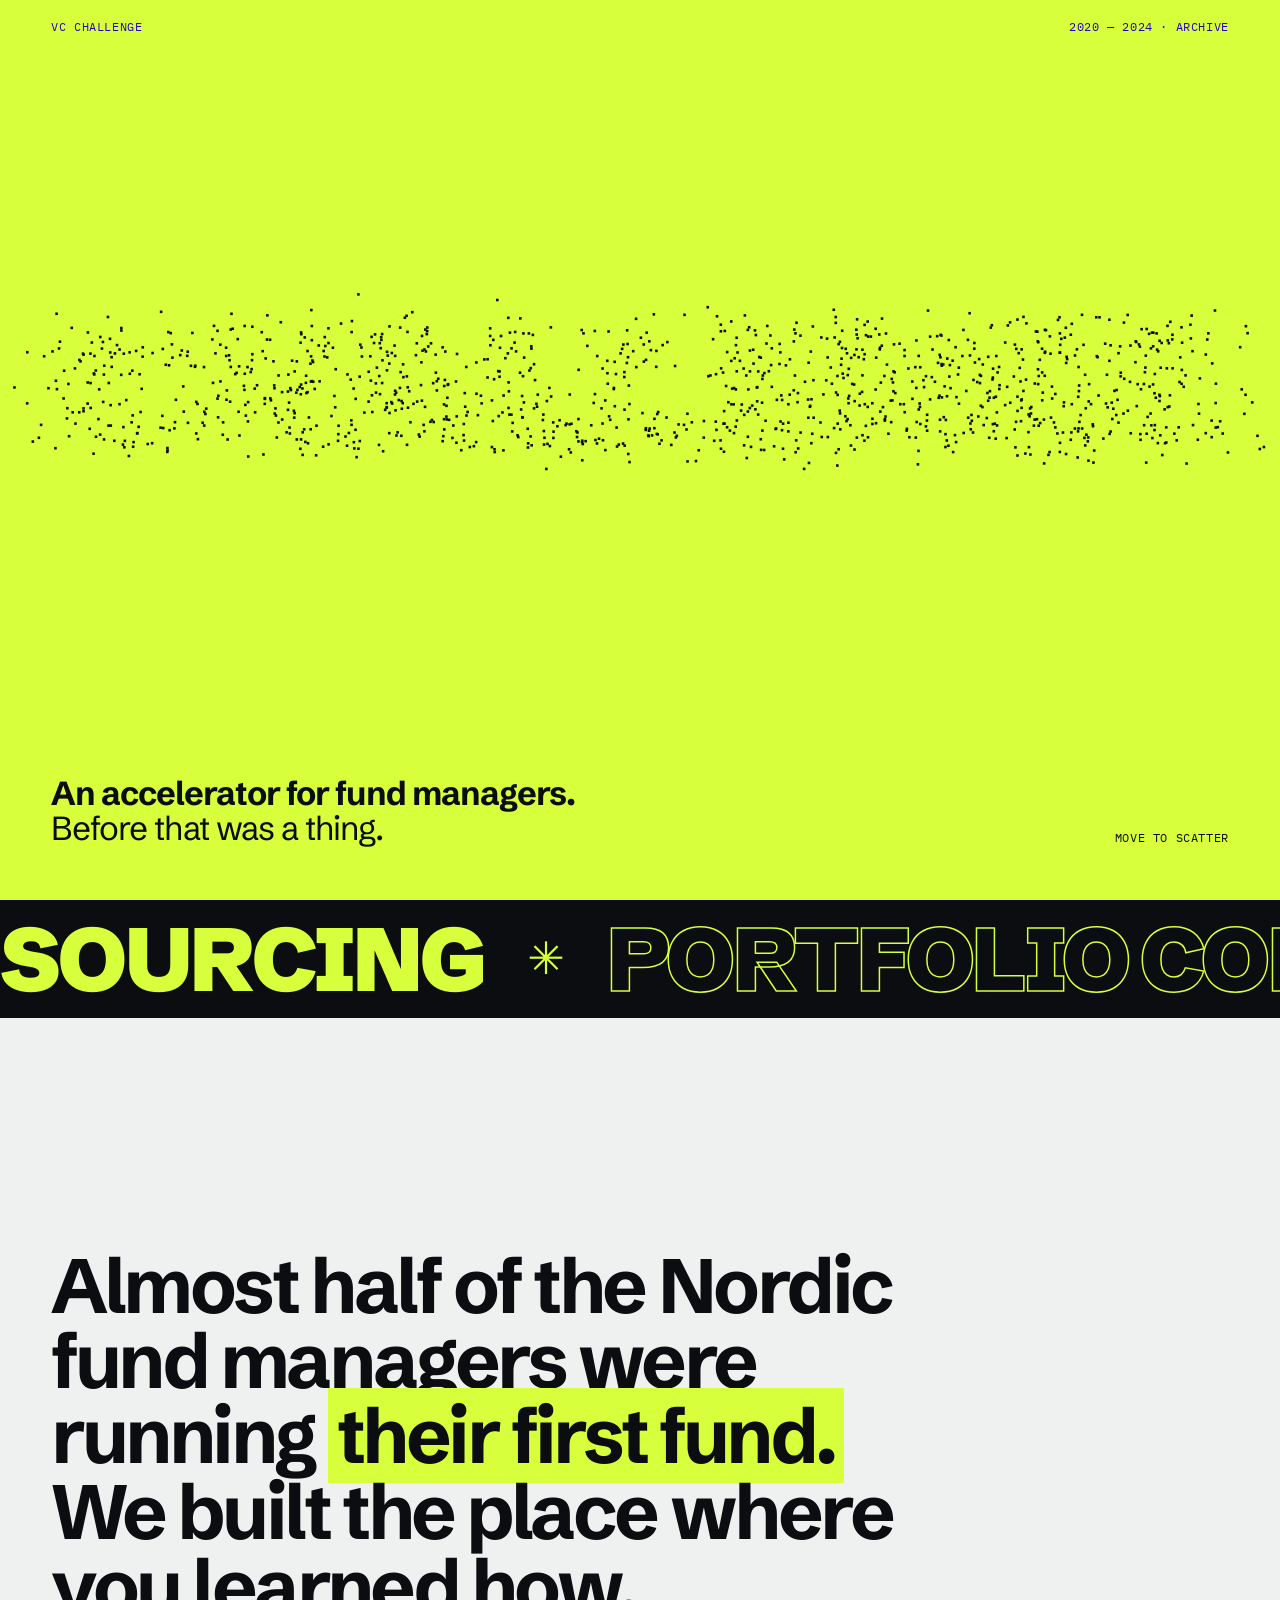
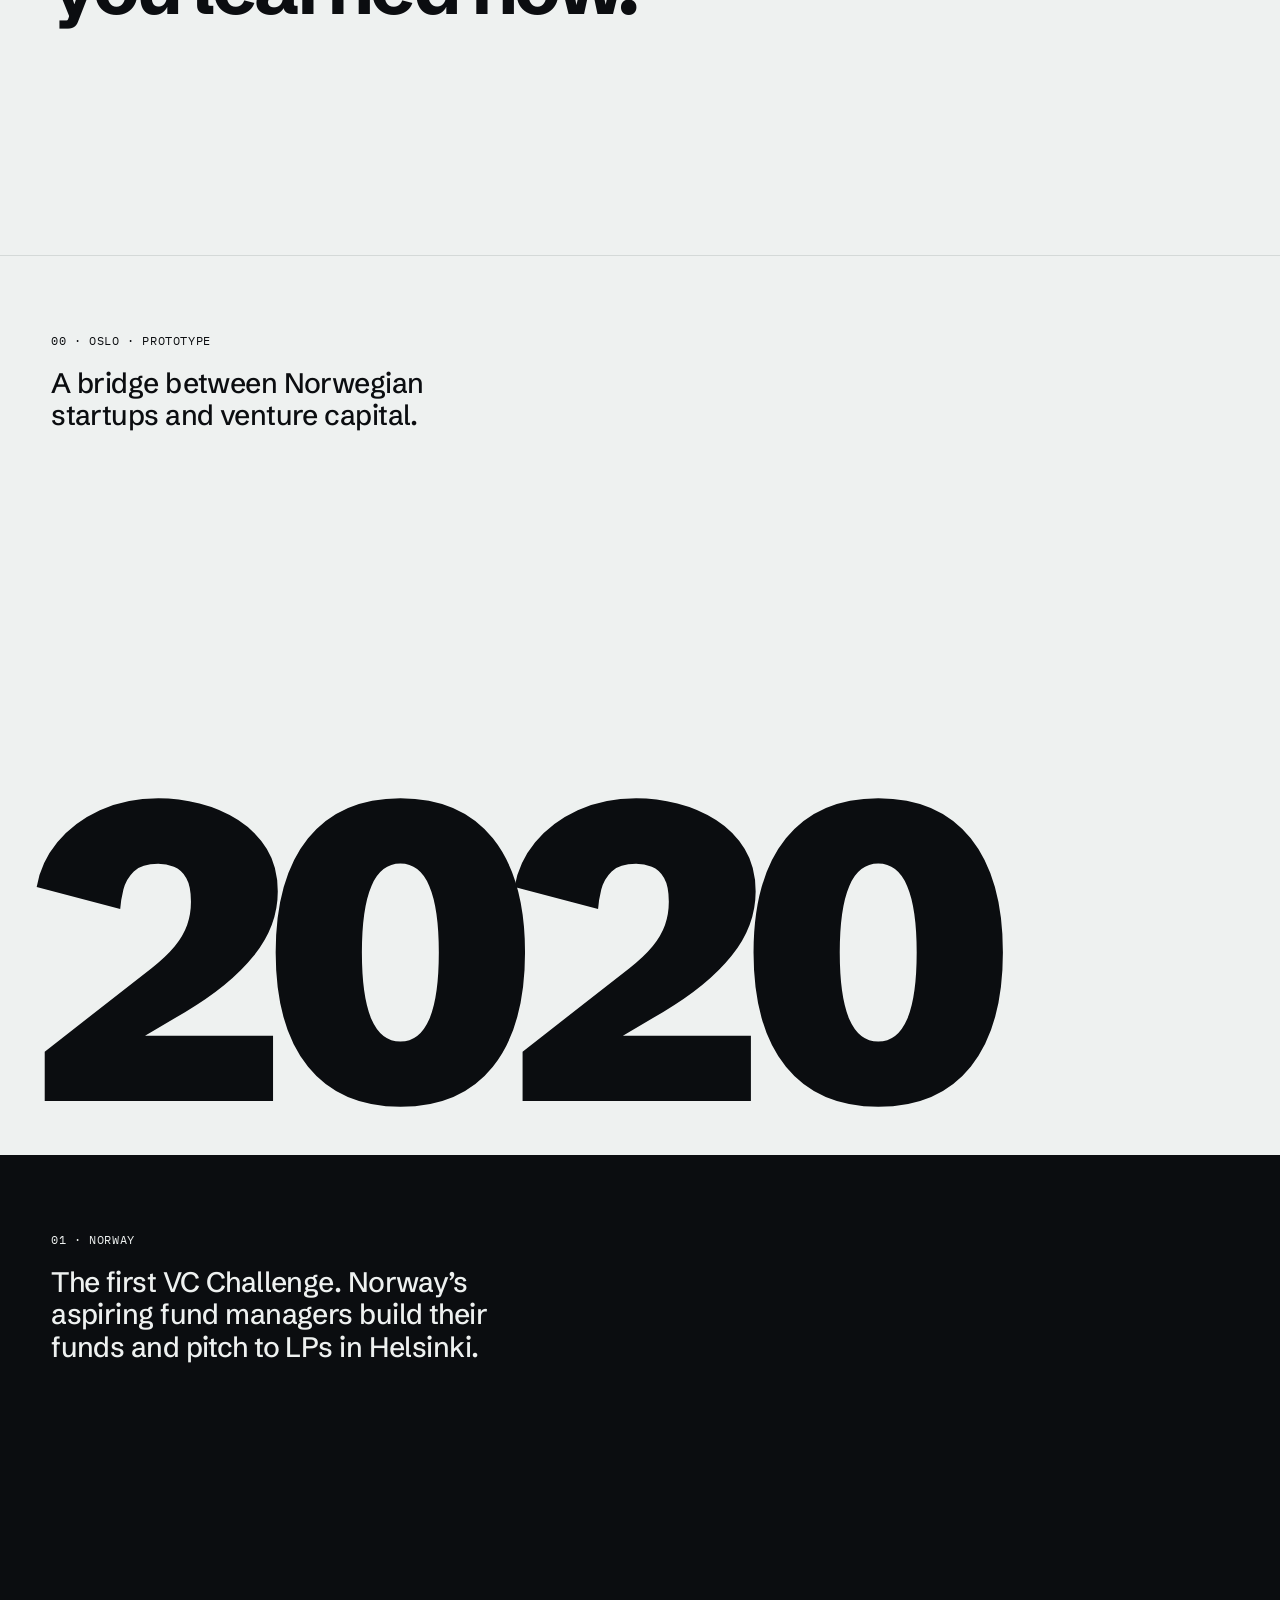
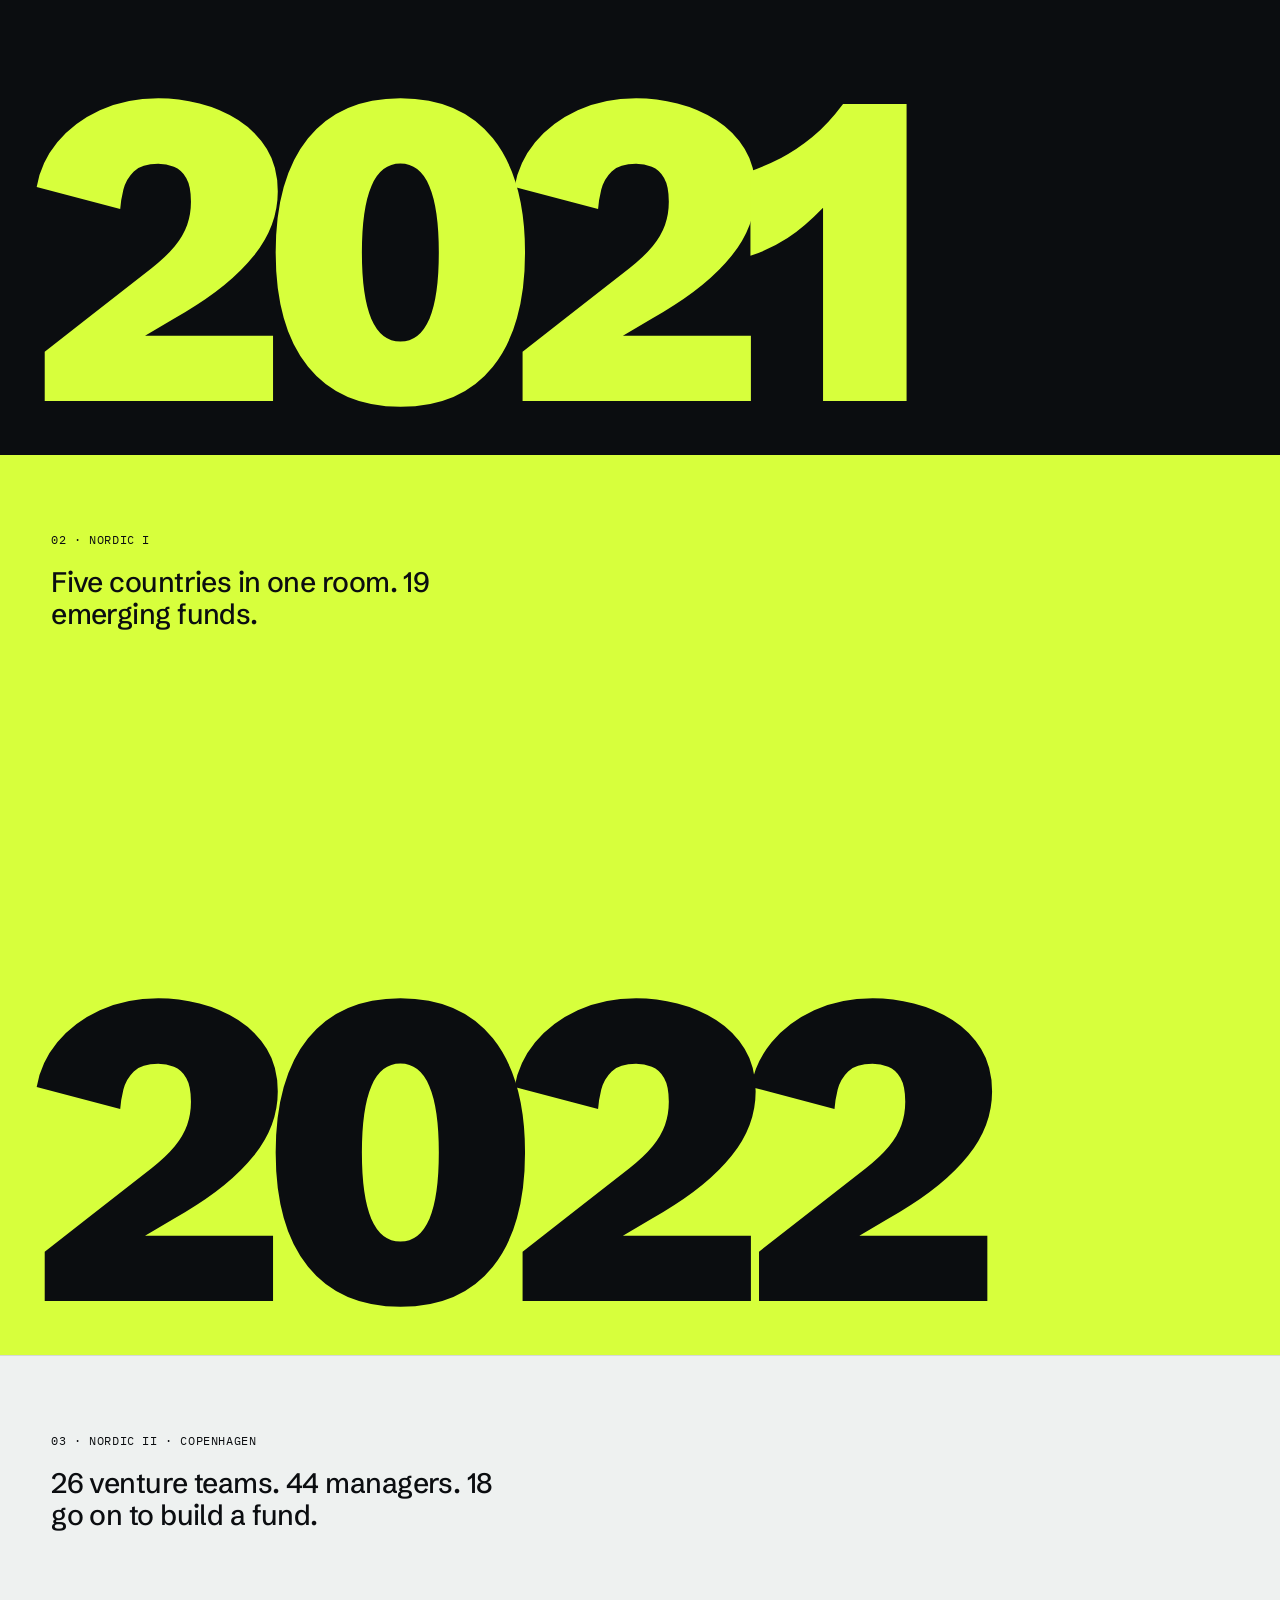
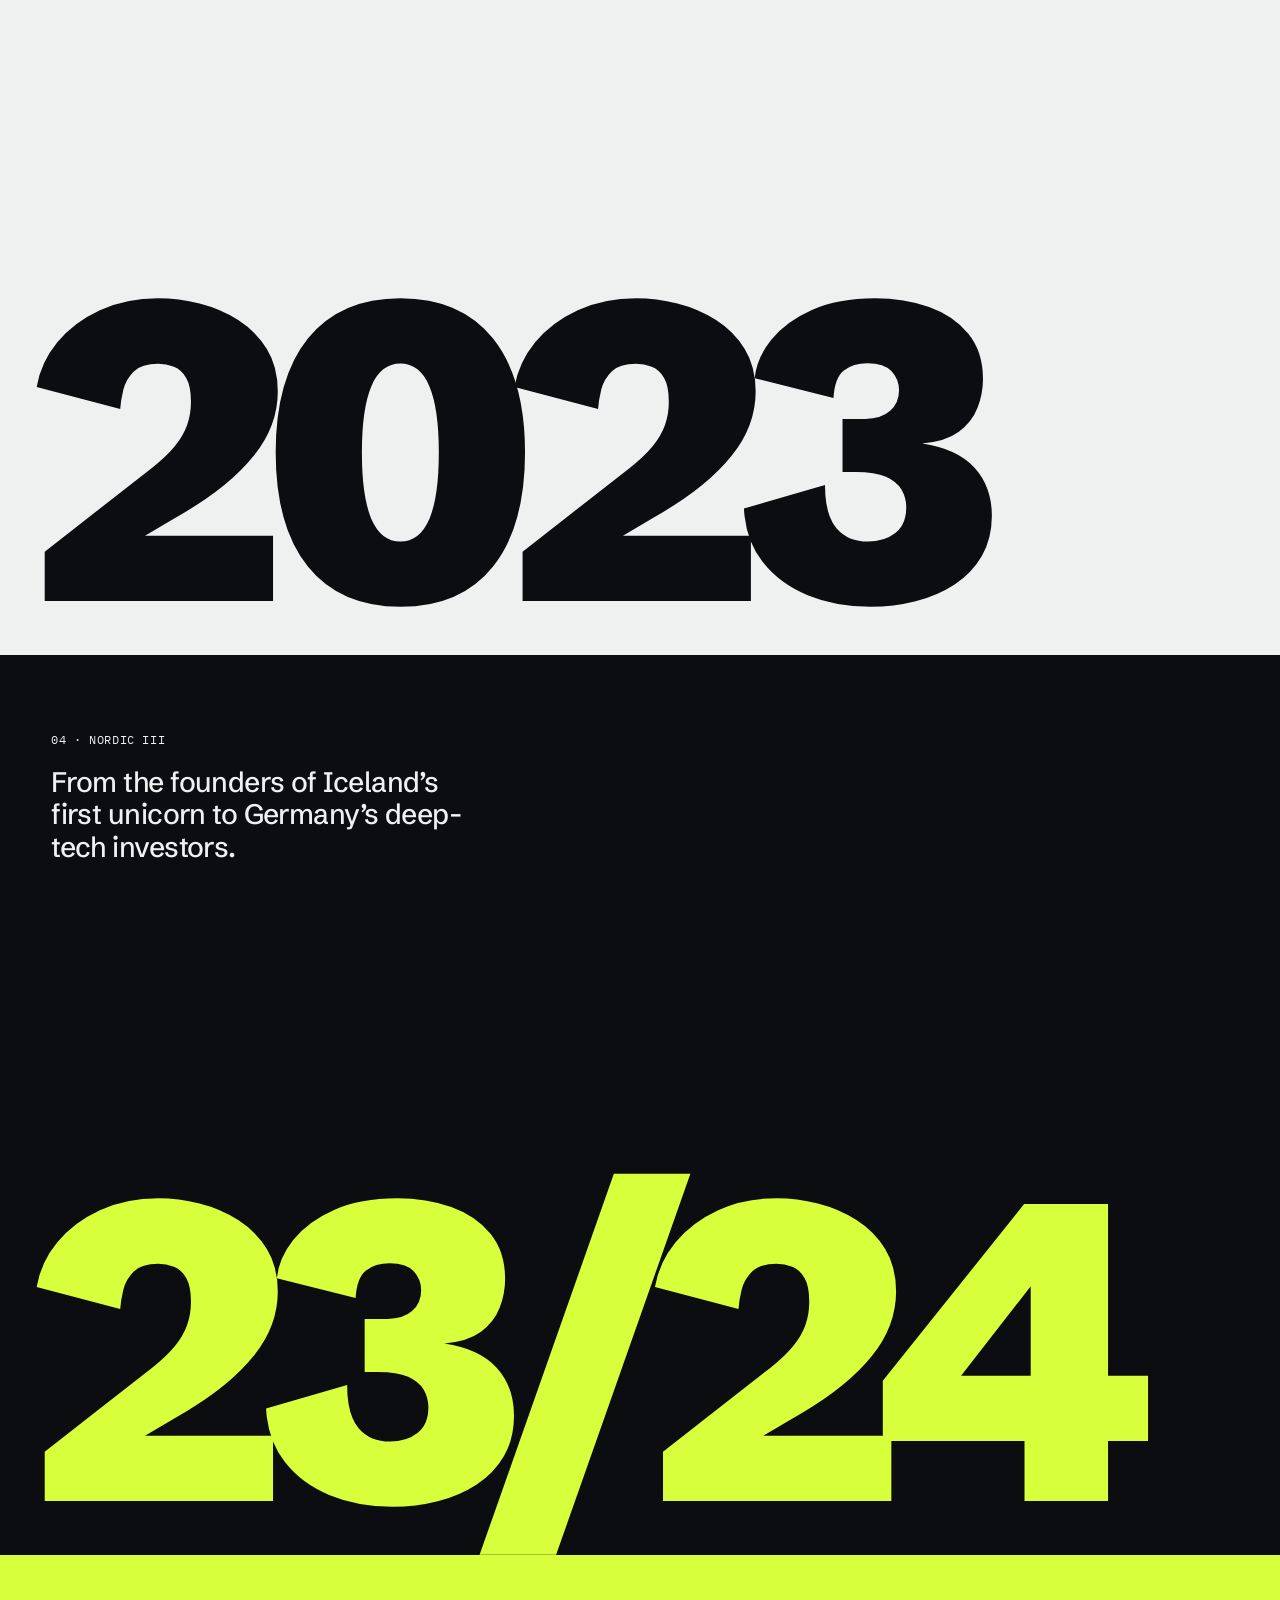
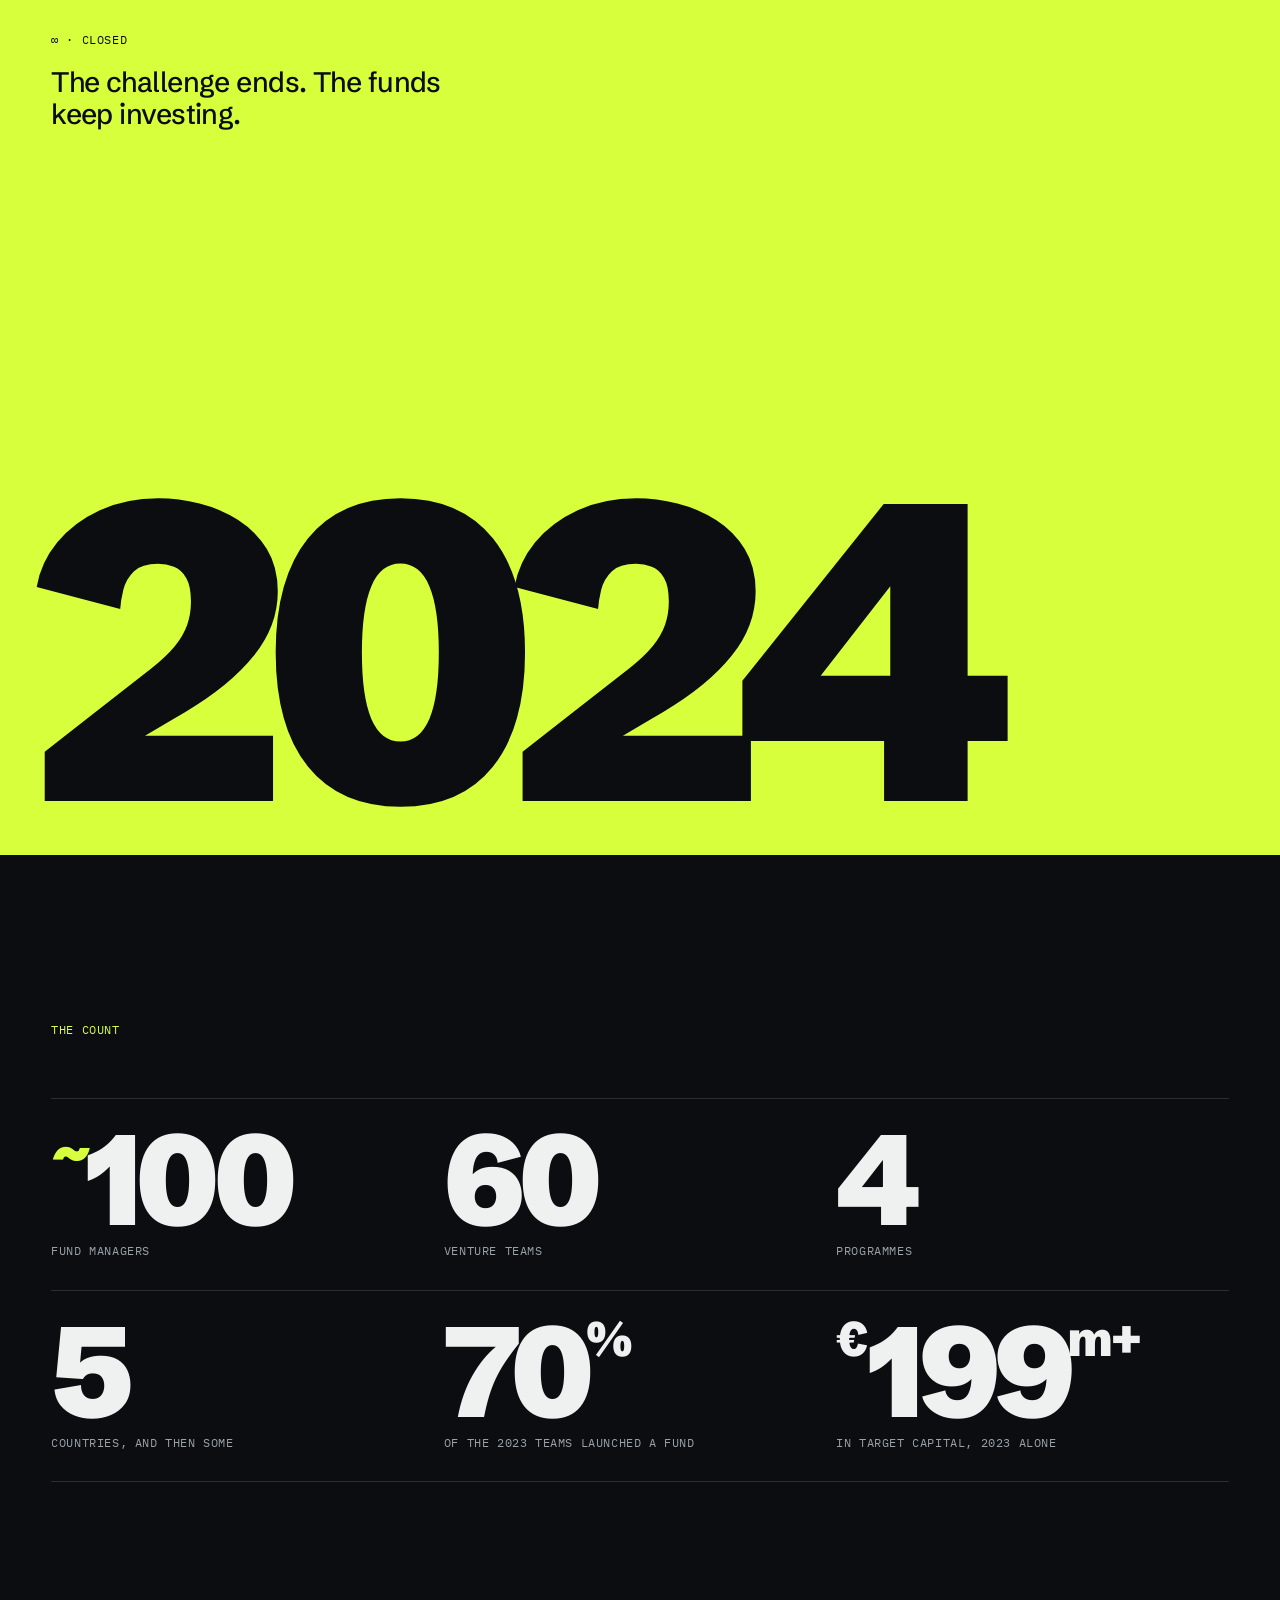
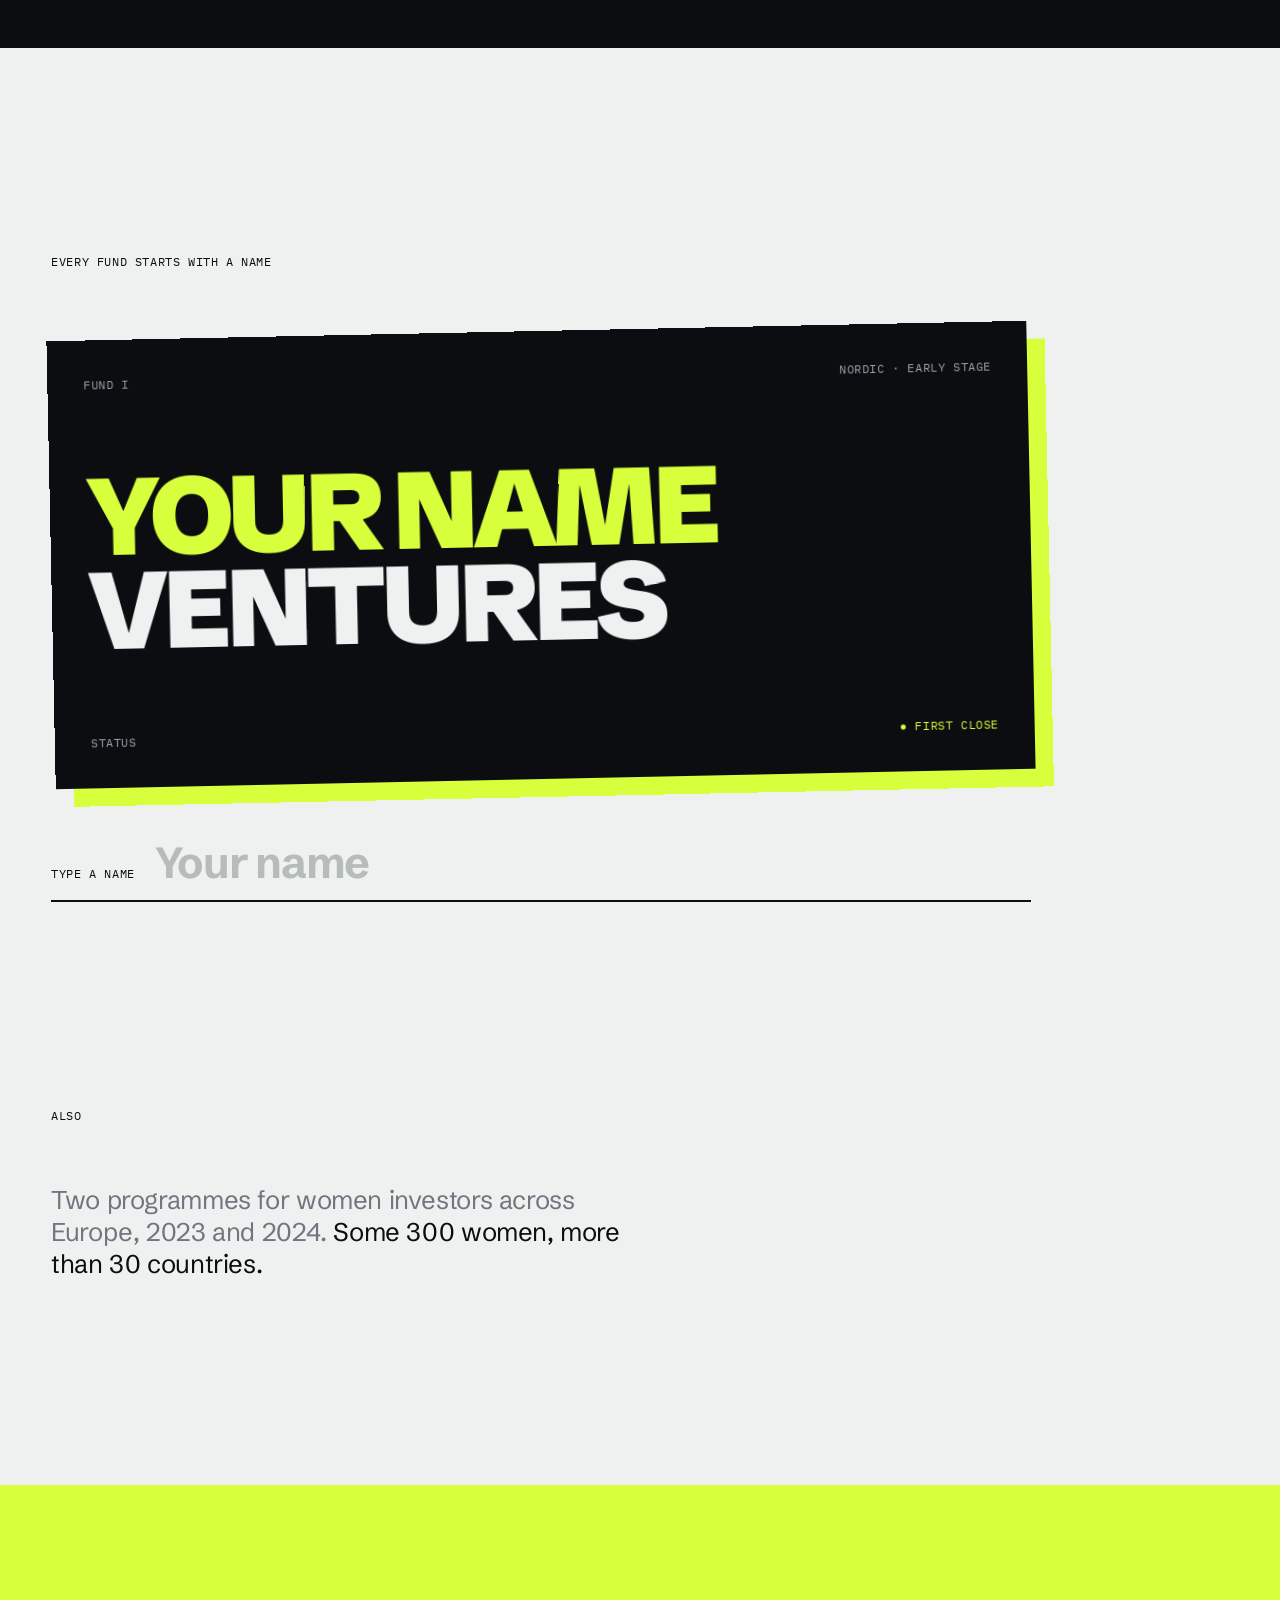
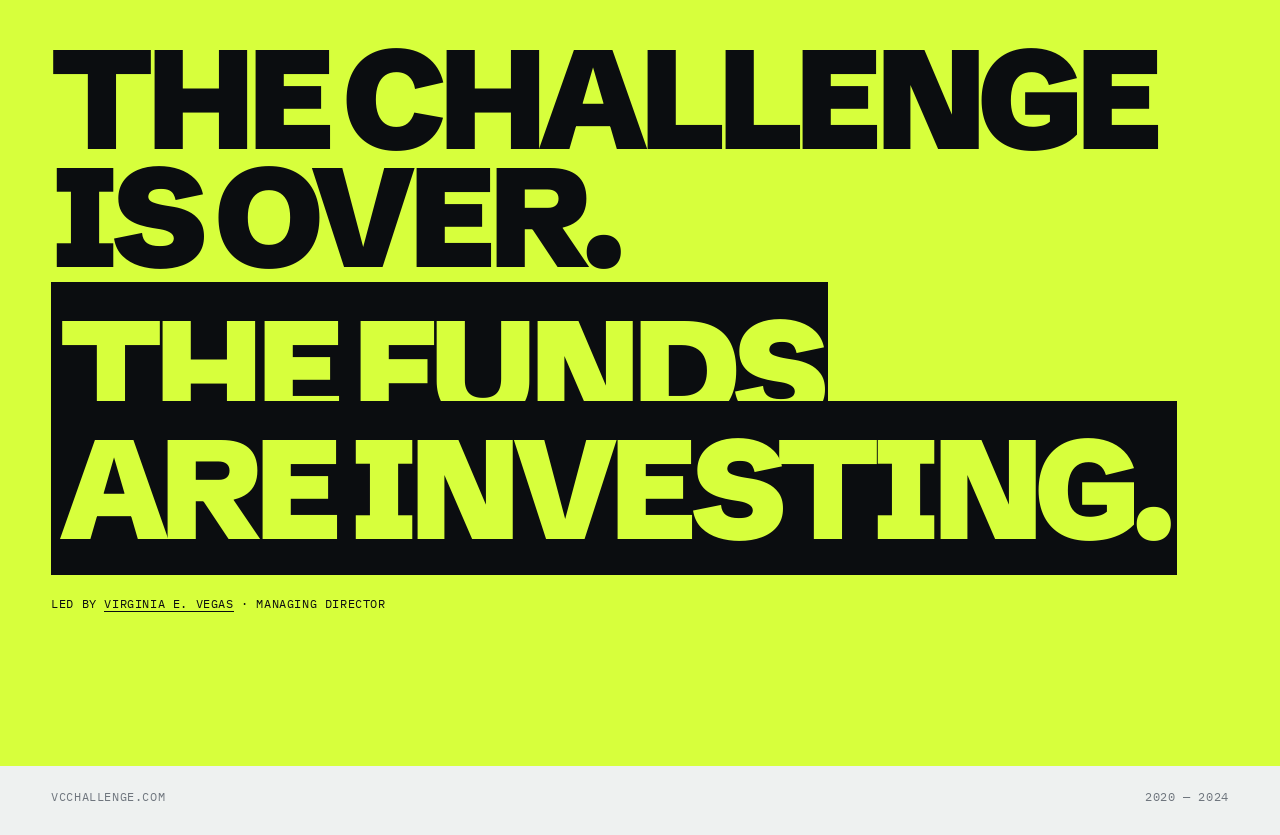
==== commit 02ce6363: "v2: solid type where outlines showed overlaps Co-Authored-By: Claude Opus 5.5 <noreply@anthropic.com" ====
--- a/v2/index.html
+++ b/v2/index.html
@@ -11,7 +11,7 @@
   <link rel="preconnect" href="https://fonts.googleapis.com">
   <link rel="preconnect" href="https://fonts.gstatic.com" crossorigin>
   <link href="https://fonts.googleapis.com/css2?family=IBM+Plex+Mono:wght@400;500&family=Schibsted+Grotesk:wght@400;500;700;900&display=swap" rel="stylesheet">
-  <link rel="stylesheet" href="styles.css?v=2">
+  <link rel="stylesheet" href="styles.css?v=3">
   <script>document.documentElement.classList.add('js')</script>
 </head>
 <body>
@@ -114,7 +114,7 @@
   <section class="end">
     <div class="wrap">
       <p class="end__big reveal">The challenge<br>is over.</p>
-      <p class="end__big end__big--b reveal">The funds<br>are investing.</p>
+      <p class="end__big end__big--b reveal"><span>The funds<br>are investing.</span></p>
       <p class="mono end__sig reveal">Led by <a href="https://vevegas.com" target="_blank" rel="noopener">Virginia E. Vegas</a> · Managing Director</p>
     </div>
   </section>
--- a/v2/styles.css
+++ b/v2/styles.css
@@ -52,7 +52,7 @@
 .card__y { margin-top: auto; font-size: clamp(130px, min(33vw, 62svh), 560px); font-weight: 900; letter-spacing: -0.07em; line-height: .76; margin-left: -0.05em; }
 .card__t { margin-top: 18px; max-width: 26ch; font-size: clamp(20px, 2.2vw, 32px); line-height: 1.15; letter-spacing: -0.02em; font-weight: 500; }
 .card--ink .card__y { color: var(--lime); }
-.card--end .card__y { -webkit-text-stroke: 3px var(--ink); color: transparent; }
+.card--end .card__y { color: var(--ink); }
 
 /* numbers */
 .nums { background: var(--ink); color: var(--ice); padding-block: clamp(100px, 13vw, 180px); position: relative; z-index: 2; }
@@ -88,7 +88,8 @@
 /* end */
 .end { margin-top: clamp(120px, 16vw, 220px); background: var(--lime); padding-block: clamp(90px, 12vw, 170px); }
 .end__big { font-size: clamp(56px, 11vw, 190px); font-weight: 900; letter-spacing: -0.06em; line-height: .84; text-transform: uppercase; }
-.end__big--b { margin-top: .25em; color: transparent; -webkit-text-stroke: 2px var(--ink); }
+.end__big--b { margin-top: .25em; }
+.end__big--b span { background: var(--ink); color: var(--lime); padding: 0 .06em; box-decoration-break: clone; -webkit-box-decoration-break: clone; }
 .end__sig { margin-top: 48px; }
 .end__sig a { text-decoration: none; border-bottom: 1px solid var(--ink); }
 
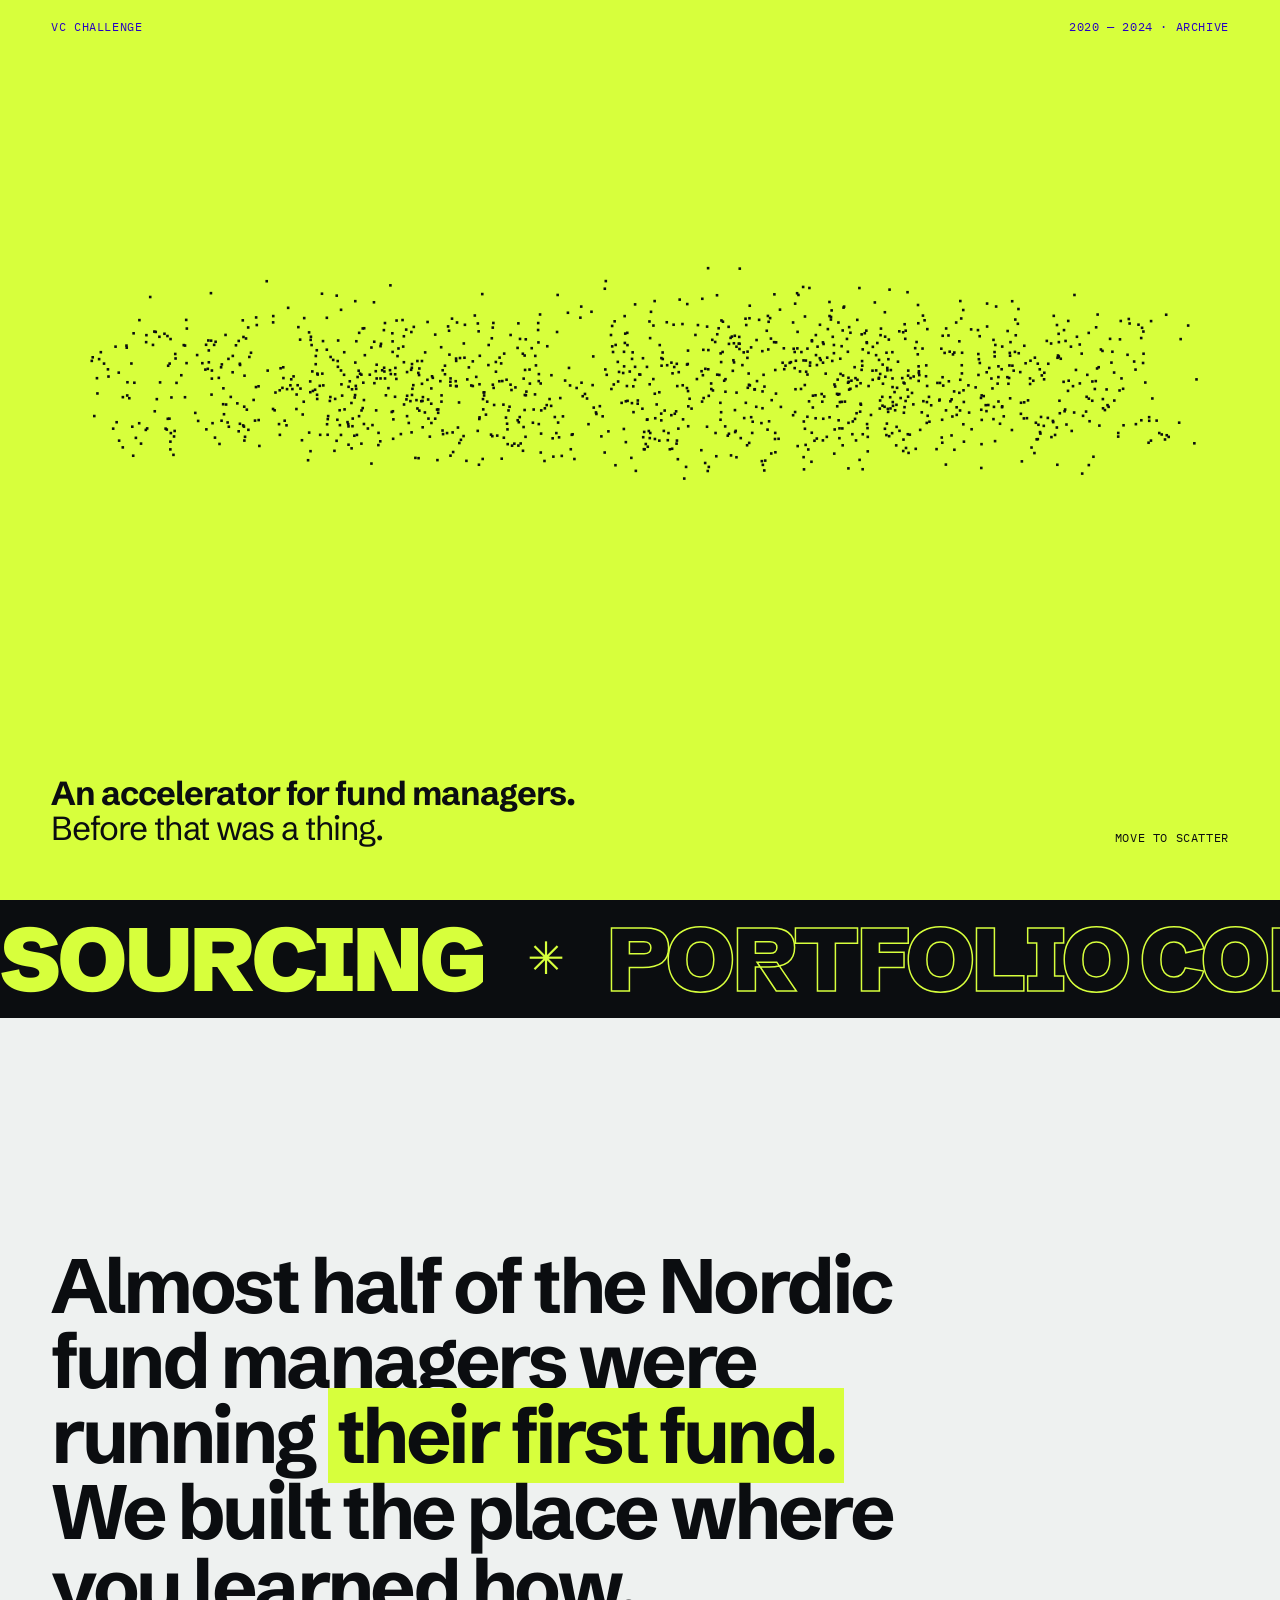
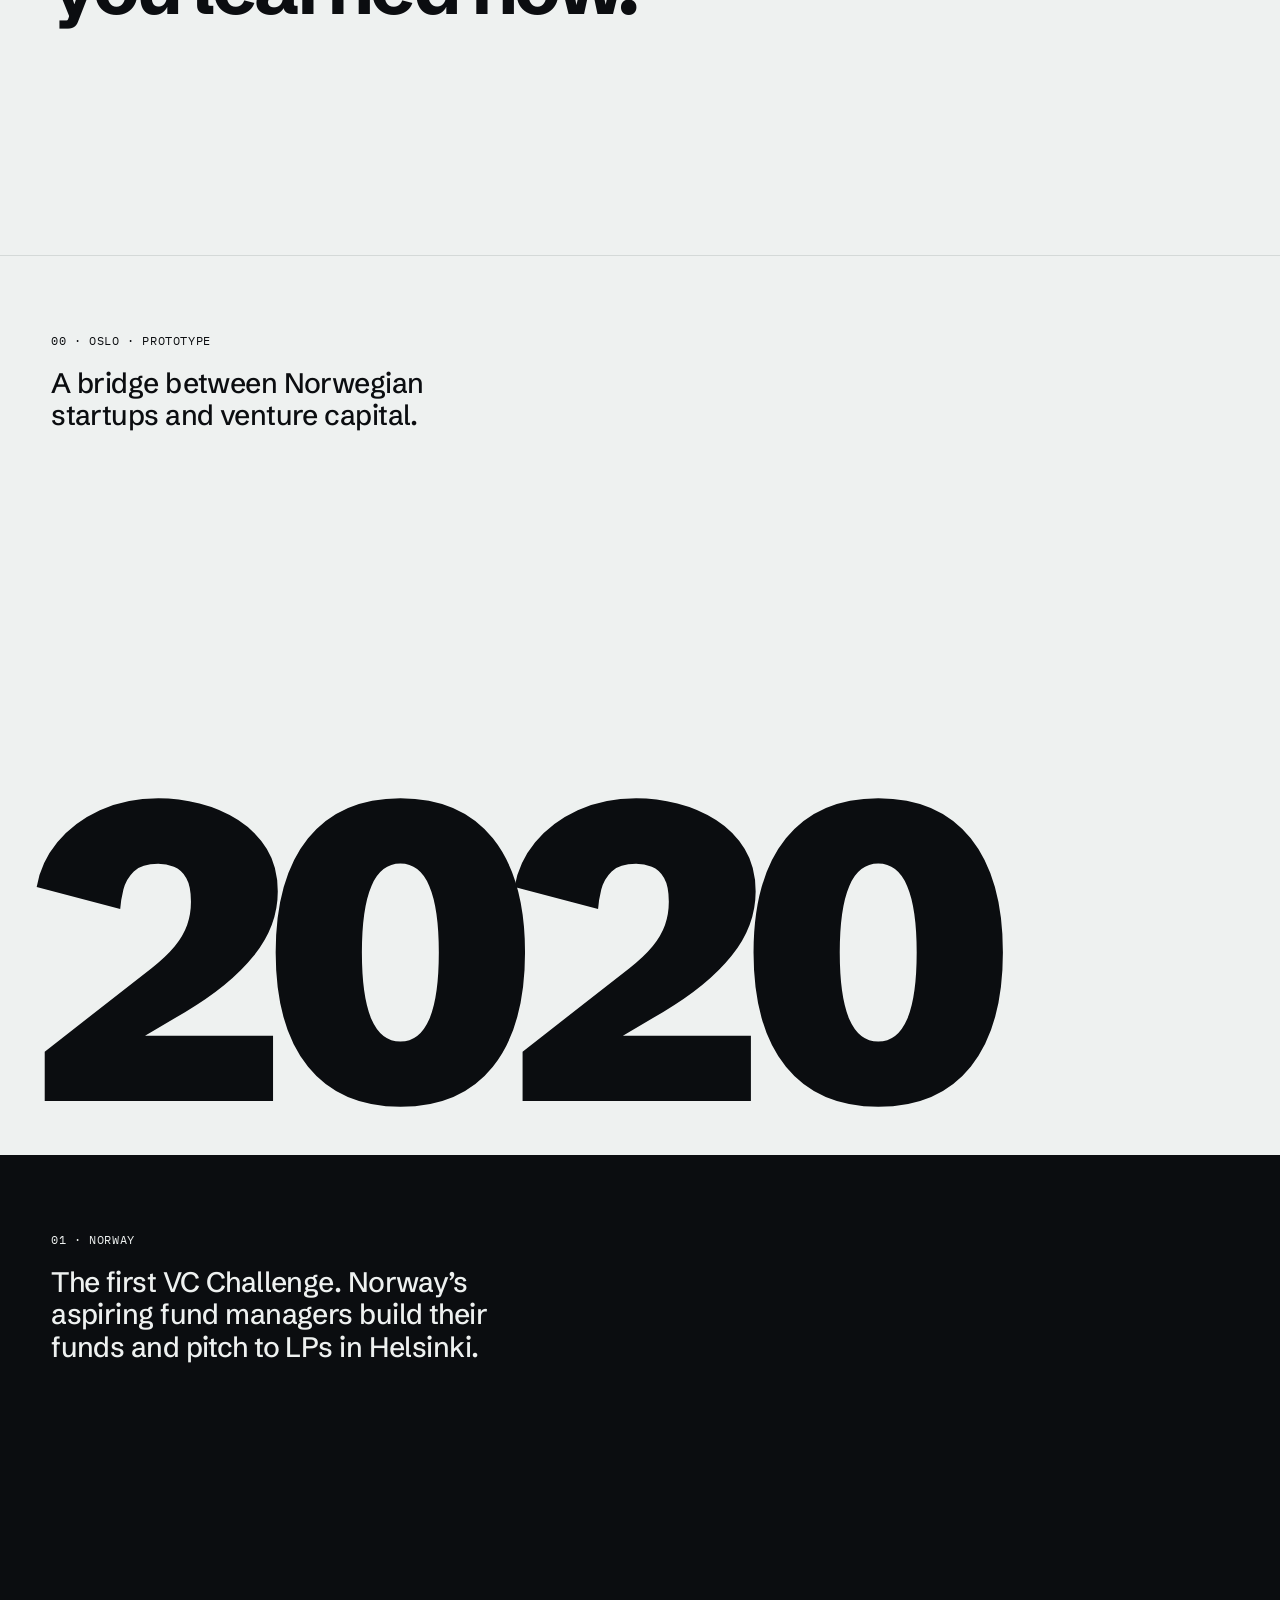
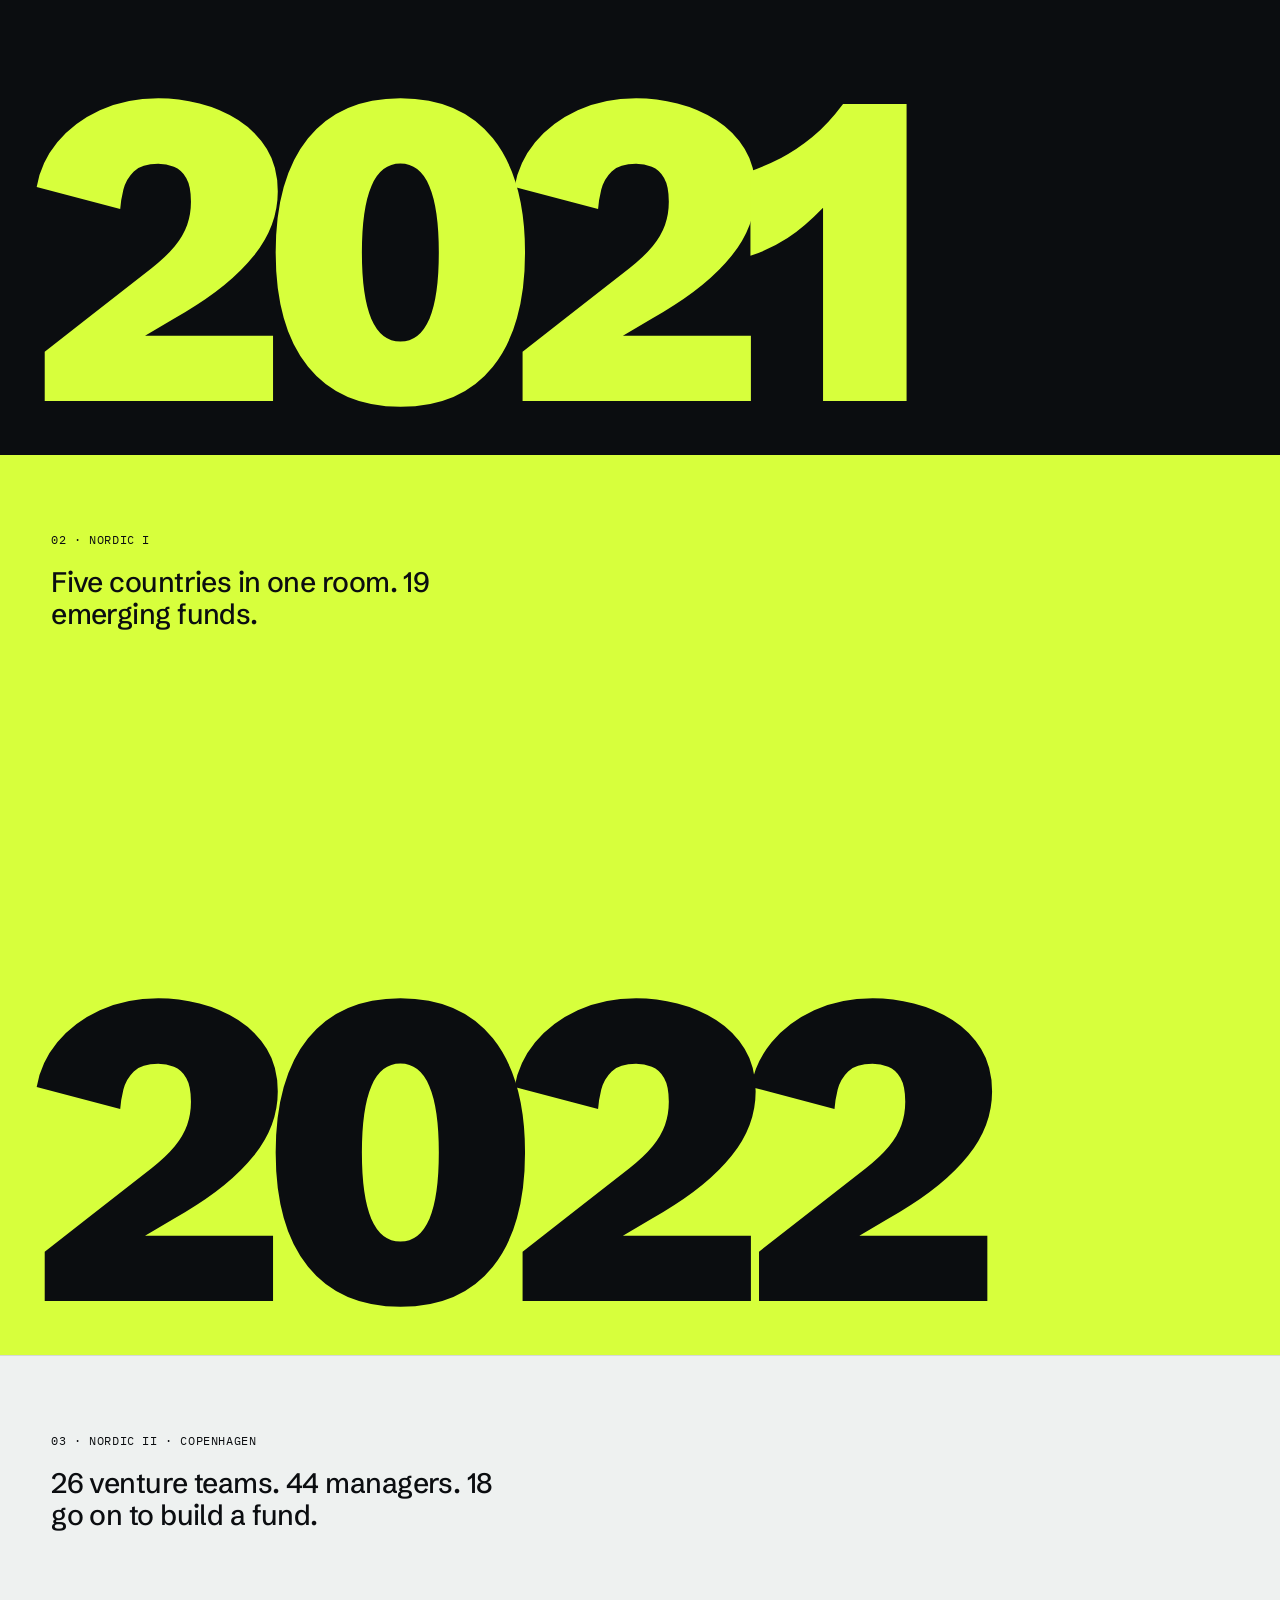
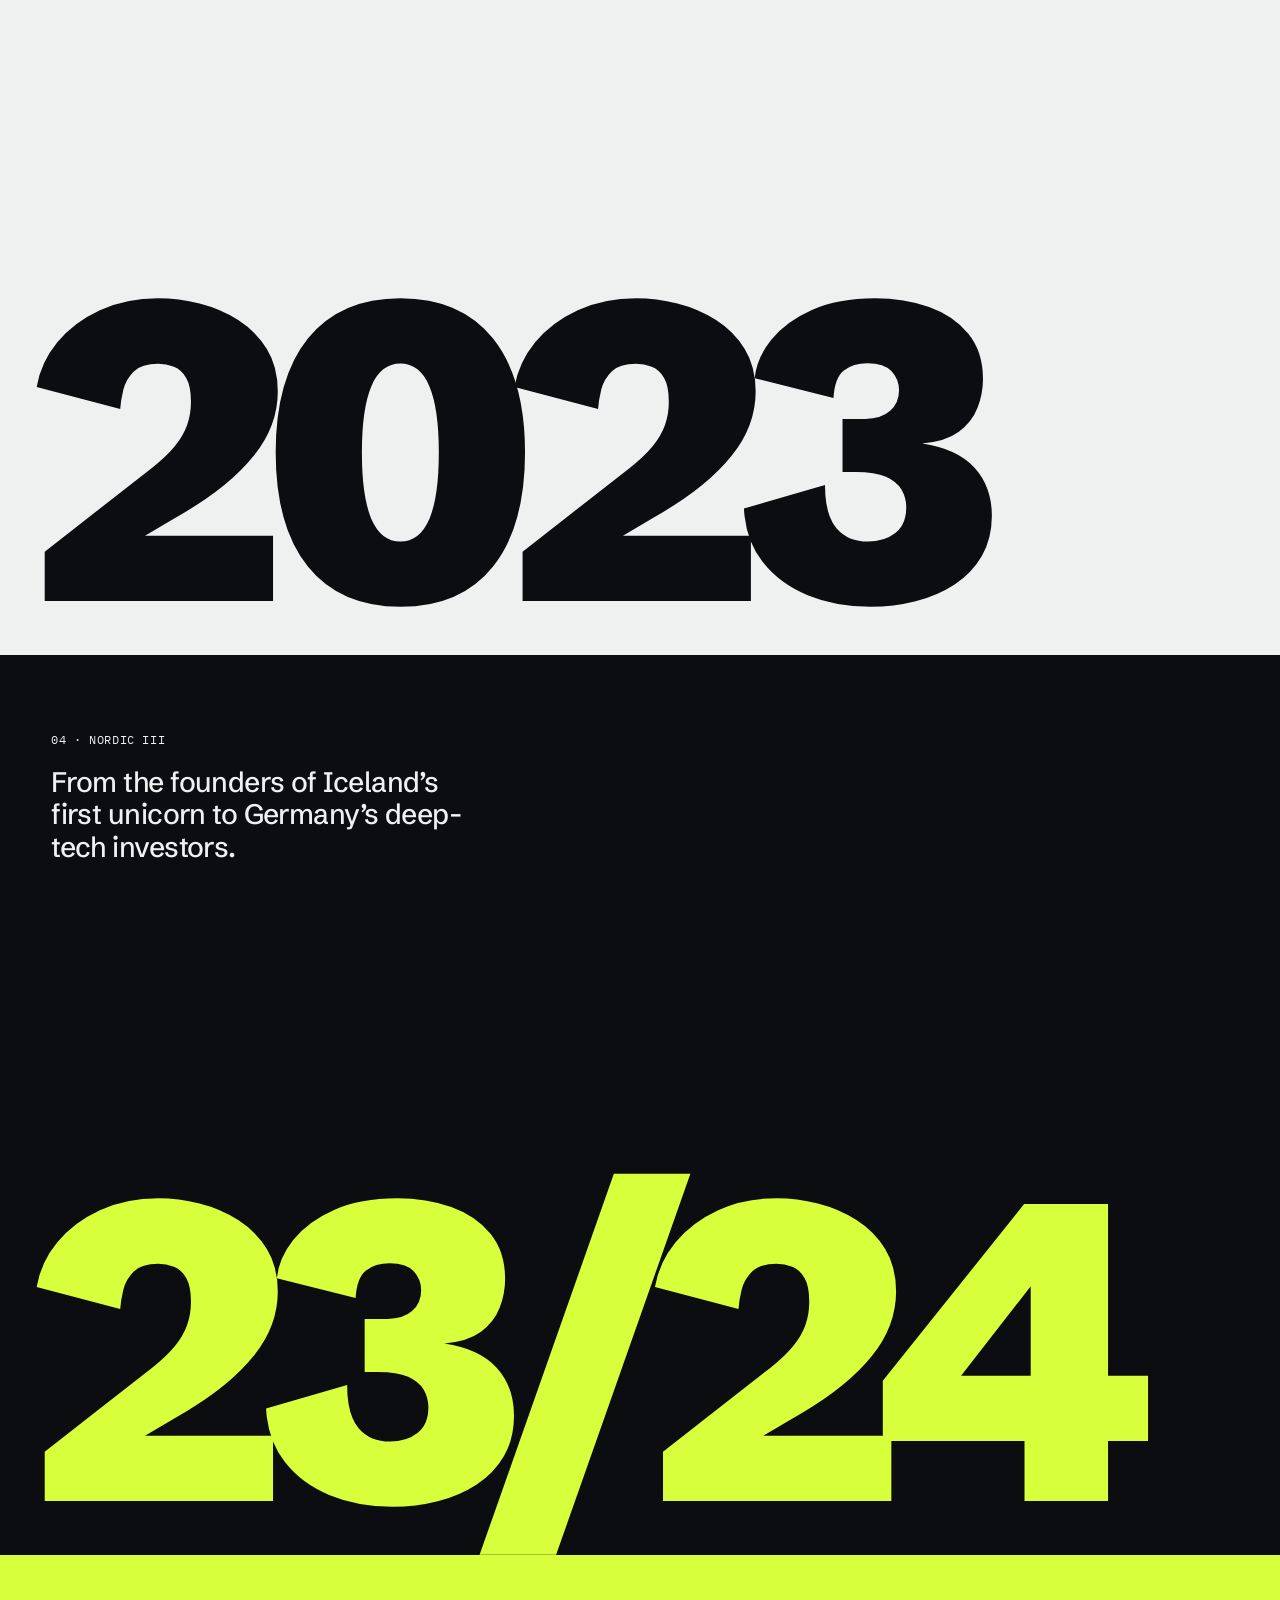
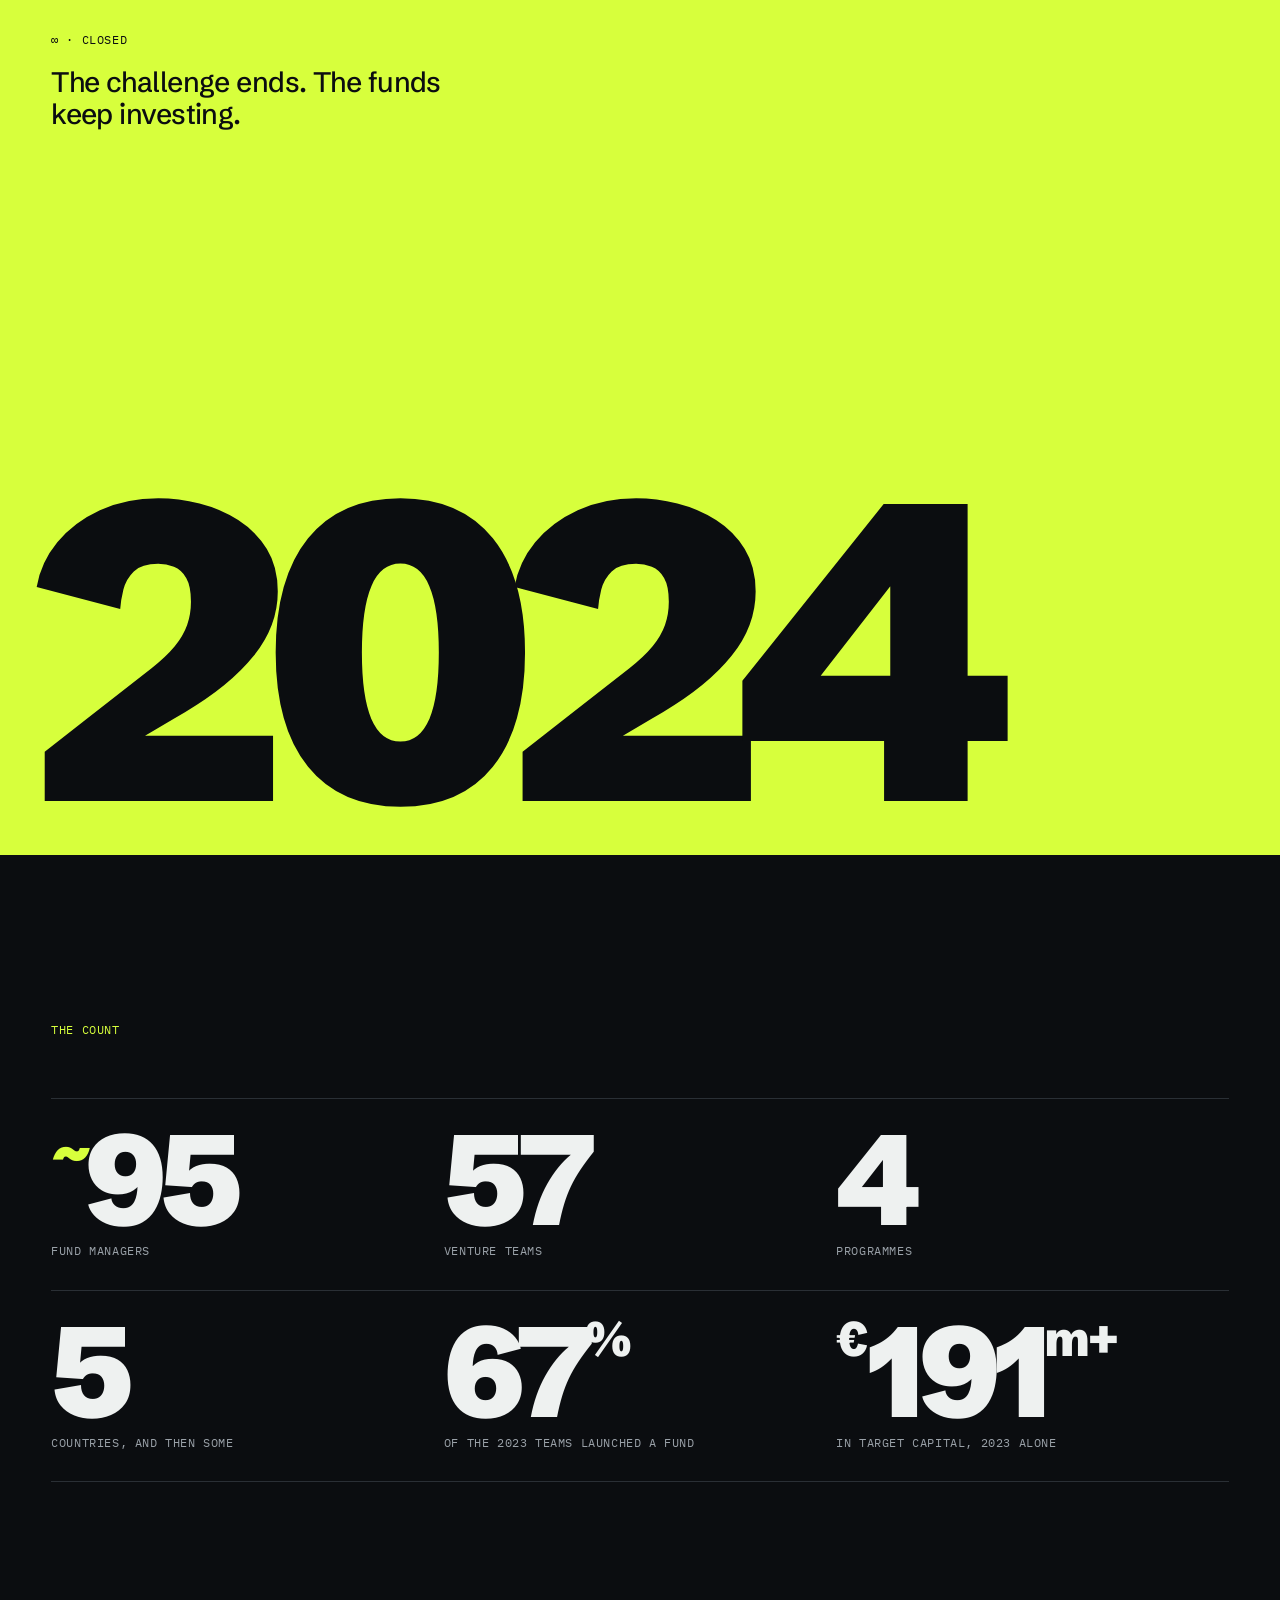
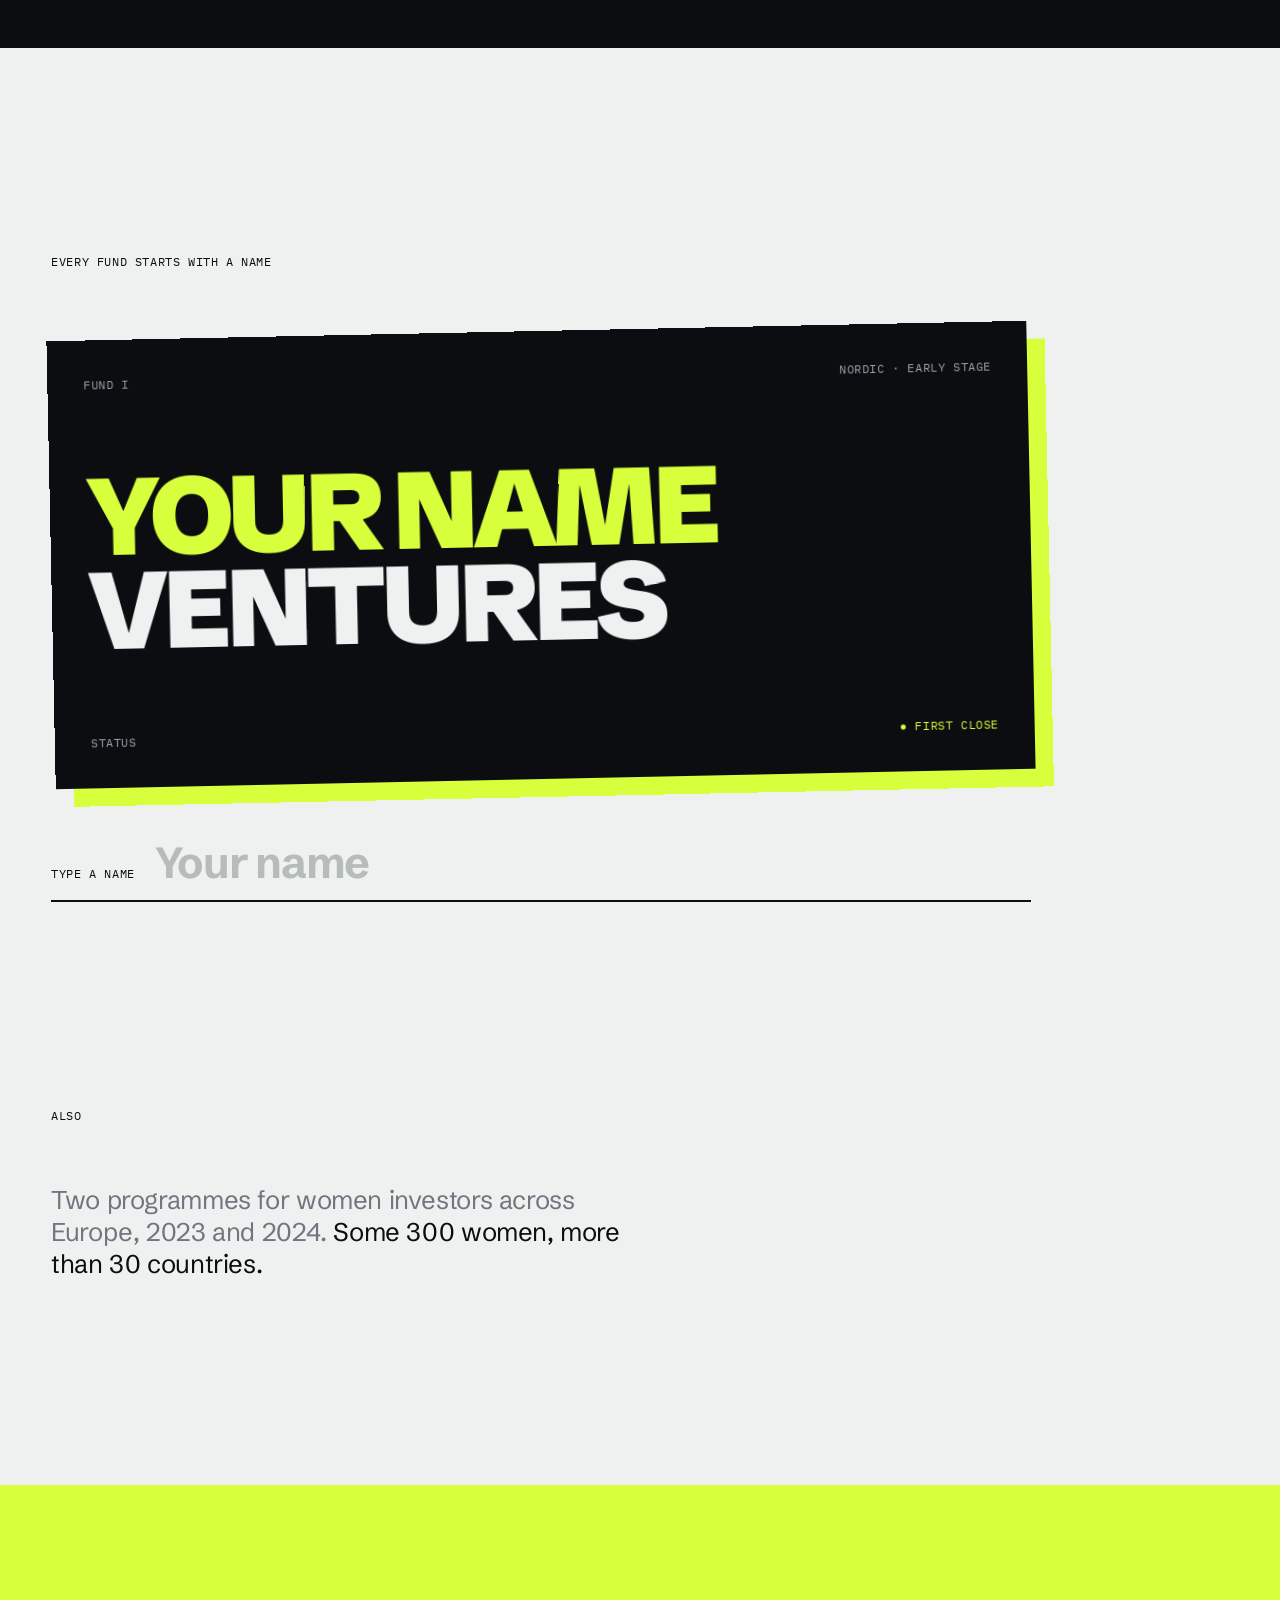
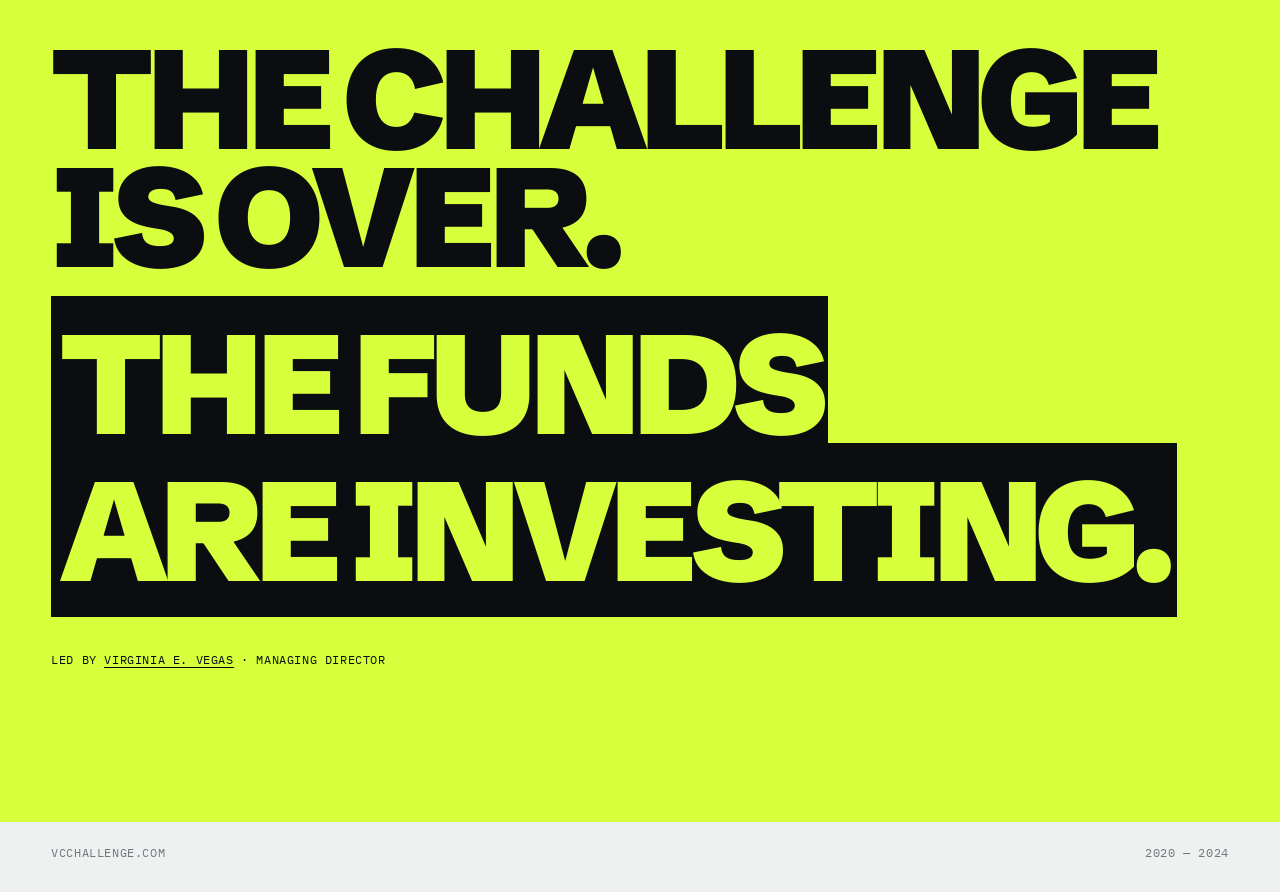
==== commit b7f8bc89: "v2: closing lines no longer overlap Co-Authored-By: Claude Opus 5.5 <noreply@anthropic.com> Claude-S" ====
--- a/v2/index.html
+++ b/v2/index.html
@@ -11,7 +11,7 @@
   <link rel="preconnect" href="https://fonts.googleapis.com">
   <link rel="preconnect" href="https://fonts.gstatic.com" crossorigin>
   <link href="https://fonts.googleapis.com/css2?family=IBM+Plex+Mono:wght@400;500&family=Schibsted+Grotesk:wght@400;500;700;900&display=swap" rel="stylesheet">
-  <link rel="stylesheet" href="styles.css?v=3">
+  <link rel="stylesheet" href="styles.css?v=4">
   <script>document.documentElement.classList.add('js')</script>
 </head>
 <body>
--- a/v2/styles.css
+++ b/v2/styles.css
@@ -88,7 +88,7 @@
 /* end */
 .end { margin-top: clamp(120px, 16vw, 220px); background: var(--lime); padding-block: clamp(90px, 12vw, 170px); }
 .end__big { font-size: clamp(56px, 11vw, 190px); font-weight: 900; letter-spacing: -0.06em; line-height: .84; text-transform: uppercase; }
-.end__big--b { margin-top: .25em; }
+.end__big--b { margin-top: .25em; line-height: 1.04; }
 .end__big--b span { background: var(--ink); color: var(--lime); padding: 0 .06em; box-decoration-break: clone; -webkit-box-decoration-break: clone; }
 .end__sig { margin-top: 48px; }
 .end__sig a { text-decoration: none; border-bottom: 1px solid var(--ink); }
